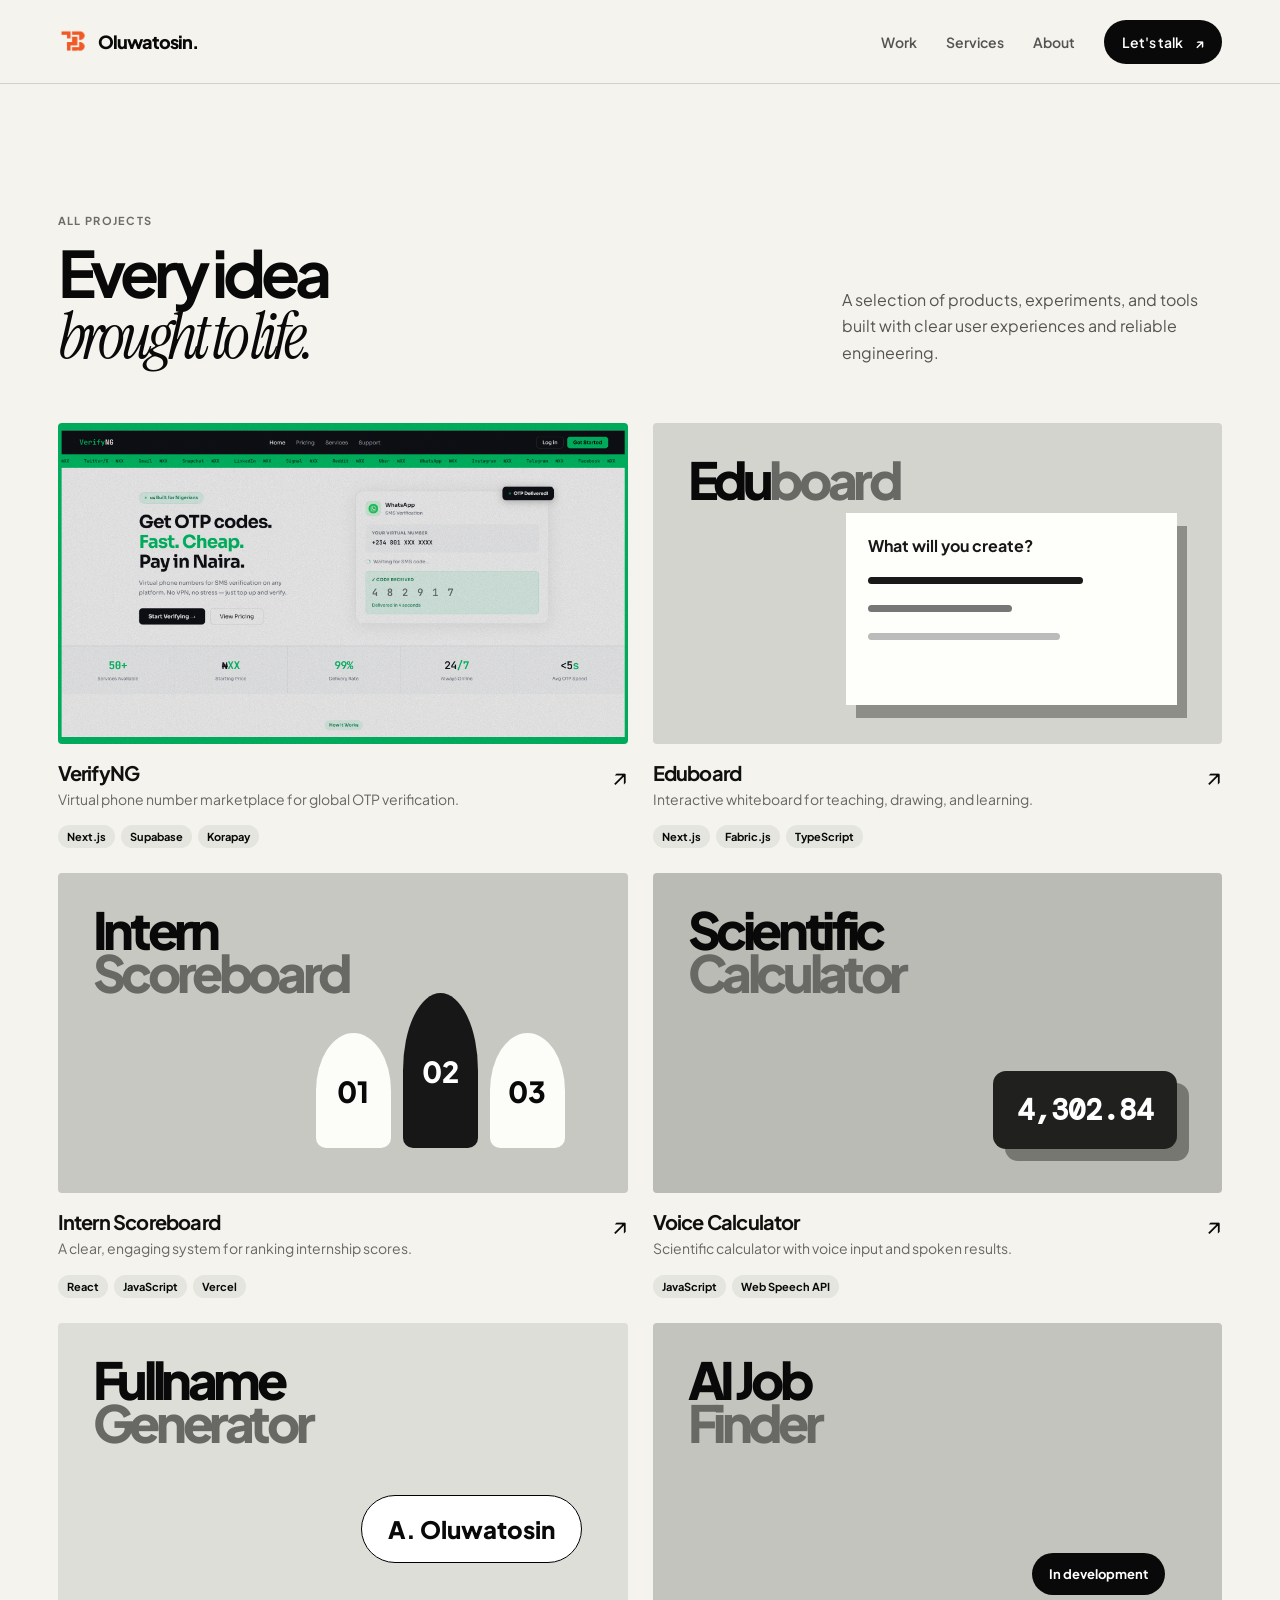
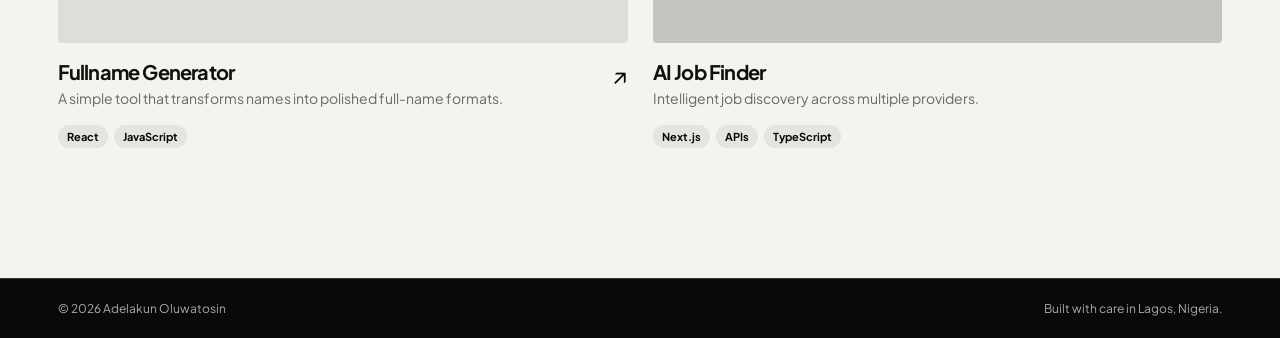
==== projects.html @ a82d9d7c "Initial portfolio website" ====
<!doctype html>
<html lang="en">
  <head>
    <meta charset="UTF-8" />
    <meta name="viewport" content="width=device-width, initial-scale=1.0" />
    <meta name="description" content="All selected projects by Adelakun Oluwatosin, Full Stack Developer and UI/UX Designer." />
    <meta name="theme-color" content="#0a0a0a" />
    <title>Projects — Adelakun Oluwatosin</title>
    <link rel="preconnect" href="https://fonts.googleapis.com" />
    <link rel="preconnect" href="https://fonts.gstatic.com" crossorigin />
    <link href="https://fonts.googleapis.com/css2?family=DM+Mono:wght@400;500&family=Instrument+Serif:ital@0;1&family=Plus+Jakarta+Sans:wght@400;500;600;700;800&display=swap" rel="stylesheet" />
    <link rel="stylesheet" href="styles.css" />
    <style>.project-info h3{color:#10100f}.project-info p{color:#686761}.project-visual{height:auto;aspect-ratio:16/9}.project-visual.project-screenshot{padding:0;background:#0a0a0a}.project-visual.project-screenshot img{display:block;width:100%;height:100%;object-fit:cover;object-position:center}</style>
  </head>
  <body>
    <a class="skip-link" href="#main">Skip to content</a>
    <header class="site-header">
      <a class="brand" href="index.html" aria-label="Adelakun Oluwatosin home"><img src="assets/brand-mark.png" alt="TB monogram" style="filter: none" /><span>Oluwatosin.</span></a>
      <button class="menu-button" aria-expanded="false" aria-controls="site-nav" aria-label="Open navigation menu"><span></span><span></span><span></span></button>
      <nav id="site-nav" aria-label="Primary navigation"><a href="projects.html">Work</a><a href="index.html#services">Services</a><a href="index.html#about">About</a><a class="nav-cta" href="index.html#contact">Let's talk <span aria-hidden="true">↗</span></a></nav>
    </header>
    <main id="main">
      <section class="section projects" aria-labelledby="projects-title">
        <div class="section-intro"><p class="eyebrow">All projects</p><h1 id="projects-title" style="font-family: var(--display); font-size: clamp(43px, 5vw, 75px); letter-spacing: -.08em; line-height: .93; margin: 0">Every idea<br /><em style="font-family: var(--serif); font-weight: 400">brought to life.</em></h1><p>A selection of products, experiments, and tools built with clear user experiences and reliable engineering.</p></div>
        <div class="project-grid">
          <a class="project featured verify" href="https://verifyng.vercel.app/" target="_blank" rel="noreferrer"><div class="project-visual project-screenshot"><img src="assets/projects/verifyng.png" alt="VerifyNG website homepage" loading="lazy" /></div><div class="project-info"><div><h3>VerifyNG</h3><p>Virtual phone number marketplace for global OTP verification.</p></div><span class="project-arrow">↗</span></div><ul><li>Next.js</li><li>Supabase</li><li>Korapay</li></ul></a>
          <a class="project eduboard" href="https://eduboard-navy.vercel.app/" target="_blank" rel="noreferrer"><div class="project-visual"><span class="screen-title">Edu<span>board</span></span><div class="board"><b>What will you create?</b><i></i><i></i><i></i></div></div><div class="project-info"><div><h3>Eduboard</h3><p>Interactive whiteboard for teaching, drawing, and learning.</p></div><span class="project-arrow">↗</span></div><ul><li>Next.js</li><li>Fabric.js</li><li>TypeScript</li></ul></a>
          <a class="project scoreboard" href="https://intern-scoreboard-eight.vercel.app/" target="_blank" rel="noreferrer"><div class="project-visual"><span class="screen-title">Intern<br /><span>Scoreboard</span></span><div class="ranking"><b>01</b><b>02</b><b>03</b></div></div><div class="project-info"><div><h3>Intern Scoreboard</h3><p>A clear, engaging system for ranking internship scores.</p></div><span class="project-arrow">↗</span></div><ul><li>React</li><li>JavaScript</li><li>Vercel</li></ul></a>
          <a class="project calculator" href="https://scientific-calculator-with-voice-ov.vercel.app/" target="_blank" rel="noreferrer"><div class="project-visual"><span class="screen-title">Scientific<br /><span>Calculator</span></span><div class="calc-display">4,302.84</div></div><div class="project-info"><div><h3>Voice Calculator</h3><p>Scientific calculator with voice input and spoken results.</p></div><span class="project-arrow">↗</span></div><ul><li>JavaScript</li><li>Web Speech API</li></ul></a>
          <a class="project fullname" href="https://full-name-generator-kappa.vercel.app/" target="_blank" rel="noreferrer"><div class="project-visual"><span class="screen-title">Fullname<br /><span>Generator</span></span><div class="name-pill">A. Oluwatosin</div></div><div class="project-info"><div><h3>Fullname Generator</h3><p>A simple tool that transforms names into polished full-name formats.</p></div><span class="project-arrow">↗</span></div><ul><li>React</li><li>JavaScript</li></ul></a>
          <article class="project in-progress"><div class="project-visual"><span class="screen-title">AI Job<br /><span>Finder</span></span><div class="status">In development</div></div><div class="project-info"><div><h3>AI Job Finder</h3><p>Intelligent job discovery across multiple providers.</p></div></div><ul><li>Next.js</li><li>APIs</li><li>TypeScript</li></ul></article>
        </div>
      </section>
    </main>
    <footer><span>© <span id="year"></span> Adelakun Oluwatosin</span><span>Built with care in Lagos, Nigeria.</span></footer>
    <script src="script.js"></script>
  </body>
</html>
---- styles.css ----
:root{--ink:#090909;--paper:#f4f3ee;--soft:#e9e9e5;--muted:#6c6c68;--line:rgba(9,9,9,.15);--sans:"Plus Jakarta Sans",Arial,sans-serif;--display:"Plus Jakarta Sans",Arial,sans-serif;--serif:"Instrument Serif",Georgia,serif;--mono:"DM Mono",monospace}*{box-sizing:border-box}html{scroll-behavior:smooth}body{margin:0;background:var(--paper);color:var(--ink);font-family:var(--sans);font-size:16px}body.menu-open{overflow:hidden}a{color:inherit;text-decoration:none}.skip-link{position:absolute;left:12px;top:-100px;background:var(--ink);color:#fff;padding:10px;z-index:20}.skip-link:focus{top:12px}.site-header{height:84px;display:flex;align-items:center;justify-content:space-between;max-width:1440px;margin:auto;padding:0 4.5vw;border-bottom:1px solid var(--line)}.brand{display:flex;align-items:center;font:800 18px var(--display);letter-spacing:-1px}.brand img{width:31px;height:31px;object-fit:contain;margin-right:9px;filter:grayscale(1) brightness(0)}.site-header nav{display:flex;align-items:center;gap:29px;font-size:14px;font-weight:600}.site-header nav>a:not(.nav-cta){opacity:.68;transition:opacity .2s}.site-header nav>a:hover{opacity:1}.nav-cta,.button{display:inline-flex;align-items:center;gap:12px;background:var(--ink);color:#fff;padding:13px 18px;border-radius:100px}.nav-cta{font-size:14px}.menu-button{display:none;place-content:center;gap:5px;width:46px;height:46px;border:1px solid var(--ink);border-radius:50%;background:transparent;cursor:pointer}.menu-button span{display:block;width:17px;height:1.5px;background:var(--ink);transition:transform .3s ease,opacity .2s}.menu-button[aria-expanded="true"] span:first-child{transform:translateY(6.5px) rotate(45deg)}.menu-button[aria-expanded="true"] span:nth-child(2){opacity:0}.menu-button[aria-expanded="true"] span:last-child{transform:translateY(-6.5px) rotate(-45deg)}.section{padding:130px 4.5vw;max-width:1440px;margin:auto}.hero{position:relative;min-height:700px;overflow:hidden;padding-top:111px;border-bottom:1px solid var(--line)}.availability{display:flex;align-items:center;gap:8px;font-size:13px;font-weight:600}.availability span{display:block;width:9px;height:9px;background:var(--ink);border-radius:50%;box-shadow:0 0 0 4px rgba(9,9,9,.1)}.eyebrow{margin:0 0 16px;text-transform:uppercase;letter-spacing:.12em;font-size:11px;font-weight:700;color:var(--muted)}.hero .eyebrow{margin-top:64px}.hero h1,.section h2{font-family:var(--display);letter-spacing:-.08em;line-height:.93;margin:0}.hero h1{position:relative;z-index:1;font-size:clamp(54px,8.6vw,132px);max-width:1120px}.hero h1 em,.section h2 em{font-family:var(--serif);font-weight:400;letter-spacing:-.065em}.hero-bottom{position:relative;z-index:1;display:flex;justify-content:space-between;align-items:end;gap:30px;margin-top:56px;max-width:1000px}.hero-bottom p{max-width:450px;margin:0;color:#4e4e4b;line-height:1.65;font-size:17px}.button{font-size:14px;font-weight:700;white-space:nowrap;transition:transform .25s,background .25s,color .25s}.button:hover{transform:translateY(-3px);background:#fff;color:var(--ink);box-shadow:inset 0 0 0 1px var(--ink)}.orb{position:absolute;border-radius:50%;pointer-events:none}.orb-one{width:390px;height:390px;right:5%;top:195px;background:radial-gradient(circle at 32% 30%,#fff,#cfcfca 43%,transparent 68%);opacity:.95}.orb-two{width:160px;height:160px;right:31%;bottom:-30px;background:#d6d6d1;filter:blur(16px)}.section-intro{display:grid;grid-template-columns:1fr 1fr;align-items:end;margin-bottom:57px}.section-intro .eyebrow{grid-column:1/-1}.section h2{font-size:clamp(43px,5vw,75px)}.section-intro>p:last-child{max-width:380px;justify-self:end;margin:0;color:#555550;line-height:1.65}.project-grid{display:grid;grid-template-columns:repeat(2,minmax(0,1fr));gap:25px}.project{min-width:0}.project-visual{height:360px;position:relative;overflow:hidden;padding:35px;background:#deded9;border-radius:4px;transition:transform .4s cubic-bezier(.2,.8,.2,1),box-shadow .4s}.project:hover .project-visual{transform:translateY(-6px);box-shadow:0 16px 40px rgba(0,0,0,.1)}.screen-title{position:relative;z-index:1;display:block;font:800 clamp(31px,4vw,54px)/.84 var(--display);letter-spacing:-.085em}.screen-title span{color:#686864}.verify .project-visual{background:linear-gradient(140deg,#070707,#30302e)}.verify .screen-title{color:#fff}.phone-card{position:absolute;width:212px;right:9%;bottom:30px;padding:16px;border-radius:16px;background:rgba(255,255,255,.96);box-shadow:0 15px 50px #0006;display:grid;gap:5px}.phone-card i{width:28px;height:28px;background:#111;border-radius:8px}.phone-card small{color:#777}.eduboard .project-visual{background:#d4d4cf}.board{position:absolute;right:8%;bottom:12%;width:58%;height:60%;background:#fefefa;box-shadow:10px 13px 0 #8e8e89;padding:22px;color:#171717}.board i{display:block;width:75%;height:7px;border-radius:10px;background:#191919;margin-top:21px}.board i:nth-of-type(2){width:50%;background:#777}.board i:nth-of-type(3){width:67%;background:#bbb}.scoreboard .project-visual{background:#c8c8c3}.ranking{position:absolute;display:flex;gap:12px;right:11%;bottom:45px;align-items:end}.ranking b{display:grid;place-items:center;width:75px;height:115px;background:#fcfcf9;border-radius:50% 50% 10px 10px;font:800 29px var(--display)}.ranking b:nth-child(2){height:155px;background:#171717;color:#fff}.calculator .project-visual{background:#babbb5}.calc-display{position:absolute;right:8%;bottom:14%;padding:20px 24px;background:#20201e;border-radius:13px;color:#fff;font:700 29px var(--mono);box-shadow:12px 12px 0 #777772}.fullname .project-visual{background:#deded9}.name-pill{position:absolute;right:8%;bottom:25%;padding:18px 26px;border:1px solid #000;border-radius:100px;font:800 24px var(--display);background:#fff}.in-progress .project-visual{background:#c4c4be}.status{position:absolute;right:10%;bottom:15%;background:var(--ink);color:#fff;padding:13px 17px;border-radius:100px;font-size:13px;font-weight:700}.project-info{display:flex;justify-content:space-between;gap:15px;margin-top:16px}.project h3{margin:0 0 4px;font:700 20px var(--display);letter-spacing:-.04em}.project-info p{margin:0;color:#5d5a55;font-size:14px;line-height:1.45}.project-arrow{font-size:24px}.project ul{list-style:none;padding:0;margin:16px 0 0;display:flex;flex-wrap:wrap;gap:6px}.project li{padding:5px 9px;background:#e5e5df;border-radius:100px;font-size:11px;font-weight:700}.project-note{font-size:13px;color:#6e6c66;margin:36px 0 0}.services{border-top:1px solid var(--line)}.services>h2{max-width:800px}.services-grid{display:grid;grid-template-columns:repeat(4,1fr);gap:0;margin-top:65px;border-top:1px solid var(--line);border-bottom:1px solid var(--line)}.services-grid article{padding:26px 24px 34px;border-right:1px solid var(--line)}.services-grid article:first-child{padding-left:0}.services-grid article:last-child{border:0}.services-grid span{font:500 12px var(--mono);color:#575752}.services-grid h3{font:700 19px var(--display);letter-spacing:-.04em}.services-grid p{font-size:14px;line-height:1.55;color:#5e5b55}.about{padding-top:0}.about-card{background:var(--ink);color:#fff;padding:70px;display:grid;grid-template-columns:220px 1fr;gap:9vw;align-items:start;border-radius:3px}.logo-disk{width:190px;height:190px;display:grid;place-items:center;border-radius:50%;background:#fff;box-shadow:0 0 0 19px rgba(255,255,255,.08)}.logo-disk img{width:122px;height:122px;object-fit:contain;filter:grayscale(1) brightness(0)}.about .eyebrow{color:#aaa}.about h2{font-size:clamp(38px,4.6vw,65px);max-width:730px}.about-card p:not(.eyebrow){max-width:600px;color:#bab9b7;line-height:1.65;margin:31px 0}.about-card a{display:inline-flex;gap:10px;padding-bottom:6px;border-bottom:1px solid #fff;font-weight:700}.stack{border-top:1px solid var(--line)}.stack h2{margin-bottom:60px}.stack-groups{display:grid;grid-template-columns:repeat(3,1fr);gap:24px}.stack-groups>div{padding-top:18px;border-top:2px solid var(--ink)}.stack-groups h3{font:700 15px var(--sans);margin:0 0 15px}.stack-groups p{margin:0;color:#565650;line-height:1.75}.contact{max-width:none;background:var(--ink);color:#fff}.contact .eyebrow{color:#a8a8a5}.contact h2{max-width:900px;font-size:clamp(49px,7vw,100px)}.button-light{background:#fff;color:#111;margin-top:44px}.button-light:hover{background:#b7b7b2;color:#111;box-shadow:none}.contact-links{margin-top:110px;display:flex;gap:28px;border-top:1px solid rgba(255,255,255,.25);padding-top:22px;font-size:14px;font-weight:700}.contact-links a{transition:opacity .2s}.contact-links a:hover{opacity:.6}.contact-links a:first-child{margin-right:auto}footer{background:var(--ink);color:#aaa;max-width:none;margin:auto;padding:22px 4.5vw;display:flex;justify-content:space-between;font-size:12px;border-top:1px solid rgba(255,255,255,.18)}.has-motion .reveal{opacity:0;transform:translateY(28px);transition:opacity .7s ease,transform .7s cubic-bezier(.2,.8,.2,1)}.has-motion .reveal.is-visible{opacity:1;transform:none}@media (max-width:900px){.site-header{height:72px}.menu-button{display:grid;z-index:6}.site-header nav{display:flex;visibility:hidden;opacity:0;transform:translateY(-12px);pointer-events:none;position:fixed;inset:72px 0 auto;background:var(--paper);padding:32px 5vw 40px;z-index:5;border-bottom:1px solid var(--line);flex-direction:column;align-items:flex-start;gap:24px;font-size:22px;transition:opacity .25s,transform .25s,visibility .25s}.site-header nav.open{visibility:visible;opacity:1;transform:none;pointer-events:auto}.site-header nav .nav-cta{font-size:15px}.section{padding:92px 5vw}.hero{min-height:660px;padding-top:63px}.hero .eyebrow{margin-top:48px}.hero h1{font-size:clamp(48px,13.5vw,76px)}.hero-bottom{align-items:start;flex-direction:column;margin-top:38px}.orb-one{width:280px;height:280px;right:-25%;top:275px}.section-intro{display:block;margin-bottom:37px}.section-intro>p:last-child{margin-top:23px}.project-grid{grid-template-columns:1fr;gap:42px}.project-visual{height:330px}.services-grid{grid-template-columns:1fr 1fr}.services-grid article{padding:23px 14px;border-bottom:1px solid var(--line)}.services-grid article:nth-child(2){border-right:0}.services-grid article:first-child{padding-left:0}.about-card{padding:46px 34px;grid-template-columns:1fr;gap:45px}.stack-groups{grid-template-columns:1fr;gap:33px}.contact-links{margin-top:75px;display:grid;gap:15px}.contact-links a:first-child{margin:0}footer{padding:22px 5vw}}@media (max-width:480px){.site-header{padding:0 5vw}.brand img{width:28px;height:28px}.section{padding:74px 5vw}.hero{min-height:620px}.hero h1{font-size:clamp(46px,14vw,63px);letter-spacing:-.09em}.hero-bottom p{font-size:15px}.project-visual{height:275px;padding:25px}.phone-card{width:175px;right:7%;bottom:22px}.board{width:62%;height:62%;padding:15px}.ranking{transform:scale(.78);transform-origin:bottom right}.calc-display{font-size:21px;padding:16px}.name-pill{font-size:18px;padding:15px}.services-grid{grid-template-columns:1fr}.services-grid article,.services-grid article:nth-child(2){border-right:0;padding:23px 0}.about-card{padding:36px 25px}.logo-disk{width:125px;height:125px}.logo-disk img{width:80px;height:80px}.contact h2{font-size:clamp(45px,13vw,62px)}footer{display:block;line-height:2}}@media (prefers-reduced-motion:reduce){html{scroll-behavior:auto}.has-motion .reveal,.project-visual,.button,.menu-button span,.site-header nav{transition:none}.has-motion .reveal{opacity:1;transform:none}}
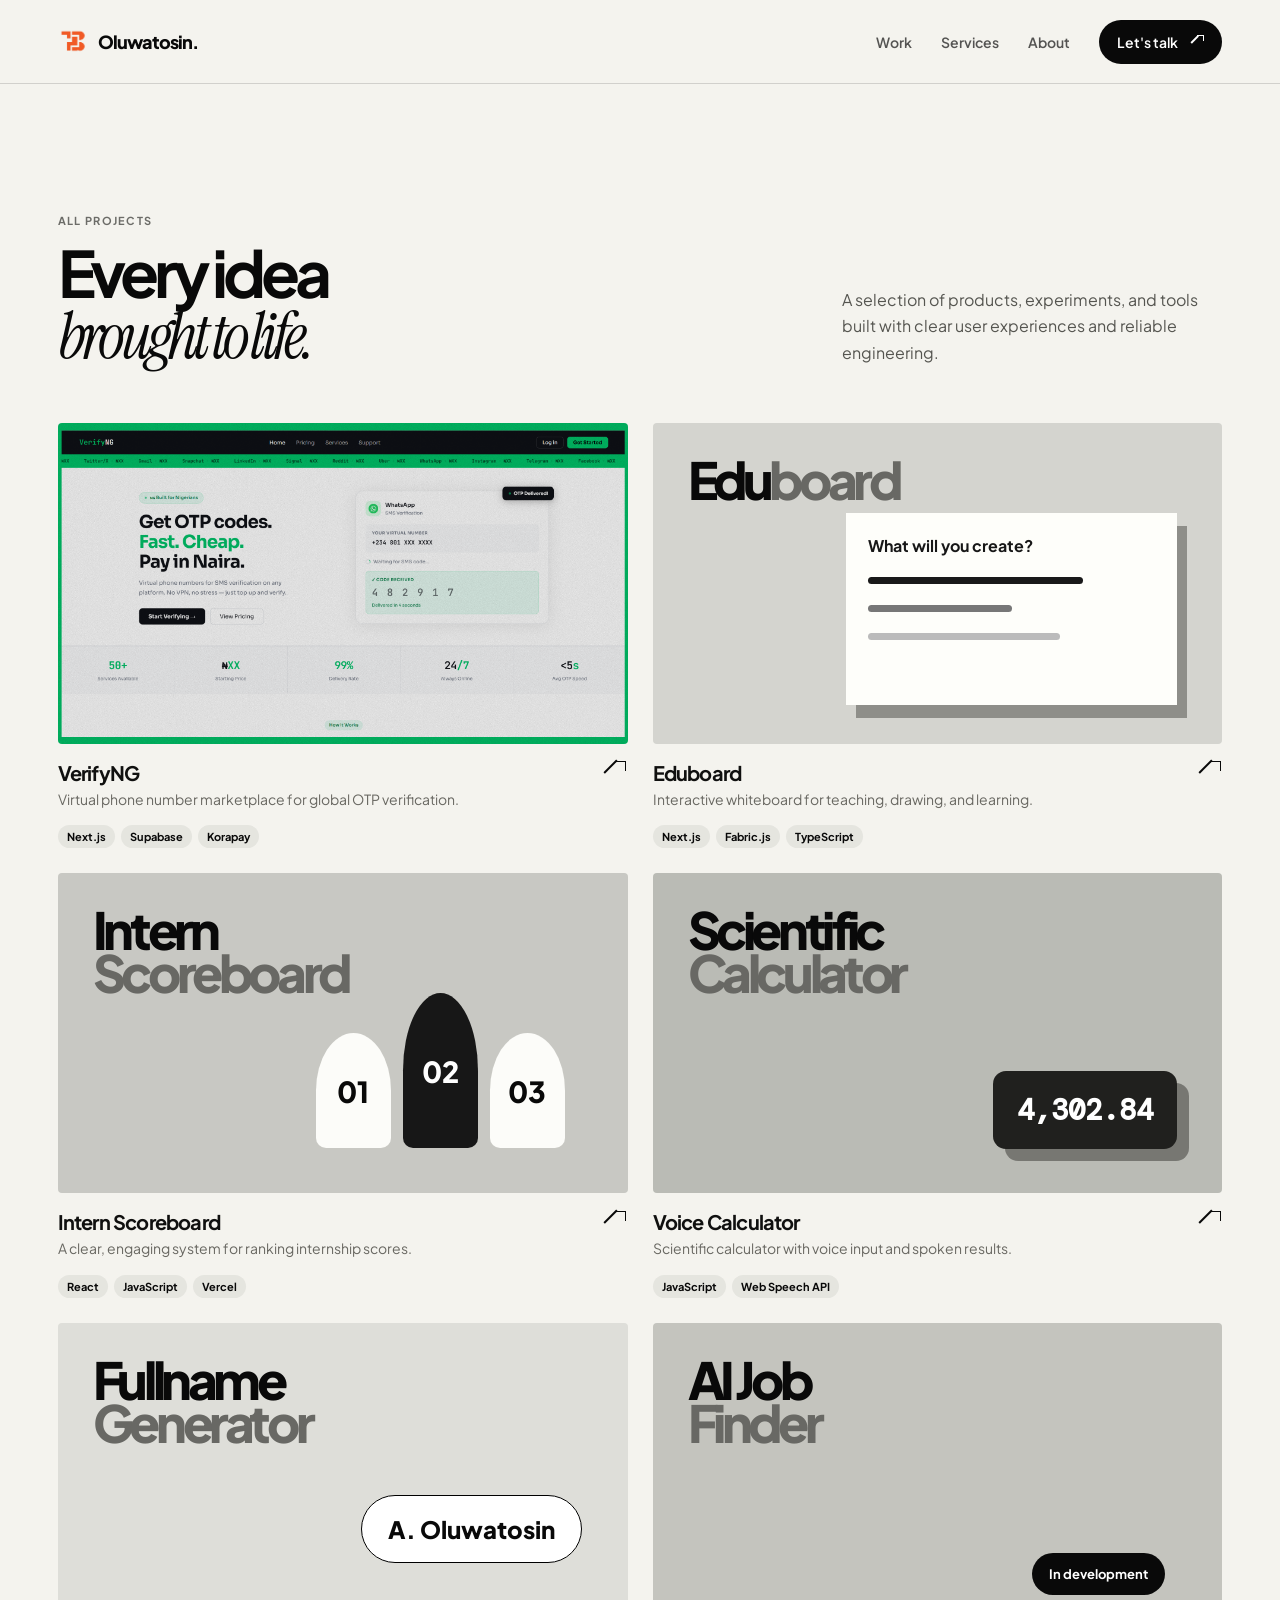
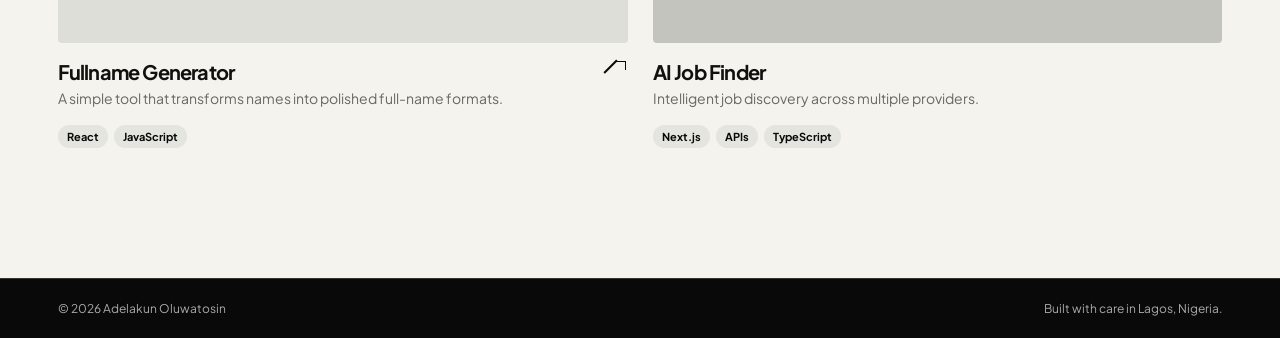
==== commit 08b4a1e8: "Use consistent arrow icons on all devices" ====
--- a/projects.html
+++ b/projects.html
@@ -10,24 +10,24 @@
     <link rel="preconnect" href="https://fonts.gstatic.com" crossorigin />
     <link href="https://fonts.googleapis.com/css2?family=DM+Mono:wght@400;500&family=Instrument+Serif:ital@0;1&family=Plus+Jakarta+Sans:wght@400;500;600;700;800&display=swap" rel="stylesheet" />
     <link rel="stylesheet" href="styles.css" />
-    <style>.project-info h3{color:#10100f}.project-info p{color:#686761}.project-visual{height:auto;aspect-ratio:16/9}.project-visual.project-screenshot{padding:0;background:#0a0a0a}.project-visual.project-screenshot img{display:block;width:100%;height:100%;object-fit:cover;object-position:center}</style>
+    <style>.project-info h3{color:#10100f}.project-info p{color:#686761}.project-visual{height:auto;aspect-ratio:16/9}.project-visual.project-screenshot{padding:0;background:#0a0a0a}.project-visual.project-screenshot img{display:block;width:100%;height:100%;object-fit:cover;object-position:center}.arrow-icon,.project-arrow{display:inline-block;position:relative;width:1em;height:1em;flex:0 0 1em;vertical-align:-.12em;color:currentColor}.arrow-icon:before,.project-arrow:before{content:"";position:absolute;top:52%;left:4%;width:74%;height:1.5px;background:currentColor;transform:rotate(-45deg);transform-origin:left center}.arrow-icon:after,.project-arrow:after{content:"";position:absolute;right:6%;top:5%;width:37%;height:37%;border-top:1.5px solid currentColor;border-right:1.5px solid currentColor}</style>
   </head>
   <body>
     <a class="skip-link" href="#main">Skip to content</a>
     <header class="site-header">
       <a class="brand" href="index.html" aria-label="Adelakun Oluwatosin home"><img src="assets/brand-mark.png" alt="TB monogram" style="filter: none" /><span>Oluwatosin.</span></a>
       <button class="menu-button" aria-expanded="false" aria-controls="site-nav" aria-label="Open navigation menu"><span></span><span></span><span></span></button>
-      <nav id="site-nav" aria-label="Primary navigation"><a href="projects.html">Work</a><a href="index.html#services">Services</a><a href="index.html#about">About</a><a class="nav-cta" href="index.html#contact">Let's talk <span aria-hidden="true">↗</span></a></nav>
+      <nav id="site-nav" aria-label="Primary navigation"><a href="projects.html">Work</a><a href="index.html#services">Services</a><a href="index.html#about">About</a><a class="nav-cta" href="index.html#contact">Let's talk <span class="arrow-icon" aria-hidden="true"></span></a></nav>
     </header>
     <main id="main">
       <section class="section projects" aria-labelledby="projects-title">
         <div class="section-intro"><p class="eyebrow">All projects</p><h1 id="projects-title" style="font-family: var(--display); font-size: clamp(43px, 5vw, 75px); letter-spacing: -.08em; line-height: .93; margin: 0">Every idea<br /><em style="font-family: var(--serif); font-weight: 400">brought to life.</em></h1><p>A selection of products, experiments, and tools built with clear user experiences and reliable engineering.</p></div>
         <div class="project-grid">
-          <a class="project featured verify" href="https://verifyng.vercel.app/" target="_blank" rel="noreferrer"><div class="project-visual project-screenshot"><img src="assets/projects/verifyng.png" alt="VerifyNG website homepage" loading="lazy" /></div><div class="project-info"><div><h3>VerifyNG</h3><p>Virtual phone number marketplace for global OTP verification.</p></div><span class="project-arrow">↗</span></div><ul><li>Next.js</li><li>Supabase</li><li>Korapay</li></ul></a>
-          <a class="project eduboard" href="https://eduboard-navy.vercel.app/" target="_blank" rel="noreferrer"><div class="project-visual"><span class="screen-title">Edu<span>board</span></span><div class="board"><b>What will you create?</b><i></i><i></i><i></i></div></div><div class="project-info"><div><h3>Eduboard</h3><p>Interactive whiteboard for teaching, drawing, and learning.</p></div><span class="project-arrow">↗</span></div><ul><li>Next.js</li><li>Fabric.js</li><li>TypeScript</li></ul></a>
-          <a class="project scoreboard" href="https://intern-scoreboard-eight.vercel.app/" target="_blank" rel="noreferrer"><div class="project-visual"><span class="screen-title">Intern<br /><span>Scoreboard</span></span><div class="ranking"><b>01</b><b>02</b><b>03</b></div></div><div class="project-info"><div><h3>Intern Scoreboard</h3><p>A clear, engaging system for ranking internship scores.</p></div><span class="project-arrow">↗</span></div><ul><li>React</li><li>JavaScript</li><li>Vercel</li></ul></a>
-          <a class="project calculator" href="https://scientific-calculator-with-voice-ov.vercel.app/" target="_blank" rel="noreferrer"><div class="project-visual"><span class="screen-title">Scientific<br /><span>Calculator</span></span><div class="calc-display">4,302.84</div></div><div class="project-info"><div><h3>Voice Calculator</h3><p>Scientific calculator with voice input and spoken results.</p></div><span class="project-arrow">↗</span></div><ul><li>JavaScript</li><li>Web Speech API</li></ul></a>
-          <a class="project fullname" href="https://full-name-generator-kappa.vercel.app/" target="_blank" rel="noreferrer"><div class="project-visual"><span class="screen-title">Fullname<br /><span>Generator</span></span><div class="name-pill">A. Oluwatosin</div></div><div class="project-info"><div><h3>Fullname Generator</h3><p>A simple tool that transforms names into polished full-name formats.</p></div><span class="project-arrow">↗</span></div><ul><li>React</li><li>JavaScript</li></ul></a>
+          <a class="project featured verify" href="https://verifyng.vercel.app/" target="_blank" rel="noreferrer"><div class="project-visual project-screenshot"><img src="assets/projects/verifyng.png" alt="VerifyNG website homepage" loading="lazy" /></div><div class="project-info"><div><h3>VerifyNG</h3><p>Virtual phone number marketplace for global OTP verification.</p></div><span class="project-arrow" aria-hidden="true"></span></div><ul><li>Next.js</li><li>Supabase</li><li>Korapay</li></ul></a>
+          <a class="project eduboard" href="https://eduboard-navy.vercel.app/" target="_blank" rel="noreferrer"><div class="project-visual"><span class="screen-title">Edu<span>board</span></span><div class="board"><b>What will you create?</b><i></i><i></i><i></i></div></div><div class="project-info"><div><h3>Eduboard</h3><p>Interactive whiteboard for teaching, drawing, and learning.</p></div><span class="project-arrow" aria-hidden="true"></span></div><ul><li>Next.js</li><li>Fabric.js</li><li>TypeScript</li></ul></a>
+          <a class="project scoreboard" href="https://intern-scoreboard-eight.vercel.app/" target="_blank" rel="noreferrer"><div class="project-visual"><span class="screen-title">Intern<br /><span>Scoreboard</span></span><div class="ranking"><b>01</b><b>02</b><b>03</b></div></div><div class="project-info"><div><h3>Intern Scoreboard</h3><p>A clear, engaging system for ranking internship scores.</p></div><span class="project-arrow" aria-hidden="true"></span></div><ul><li>React</li><li>JavaScript</li><li>Vercel</li></ul></a>
+          <a class="project calculator" href="https://scientific-calculator-with-voice-ov.vercel.app/" target="_blank" rel="noreferrer"><div class="project-visual"><span class="screen-title">Scientific<br /><span>Calculator</span></span><div class="calc-display">4,302.84</div></div><div class="project-info"><div><h3>Voice Calculator</h3><p>Scientific calculator with voice input and spoken results.</p></div><span class="project-arrow" aria-hidden="true"></span></div><ul><li>JavaScript</li><li>Web Speech API</li></ul></a>
+          <a class="project fullname" href="https://full-name-generator-kappa.vercel.app/" target="_blank" rel="noreferrer"><div class="project-visual"><span class="screen-title">Fullname<br /><span>Generator</span></span><div class="name-pill">A. Oluwatosin</div></div><div class="project-info"><div><h3>Fullname Generator</h3><p>A simple tool that transforms names into polished full-name formats.</p></div><span class="project-arrow" aria-hidden="true"></span></div><ul><li>React</li><li>JavaScript</li></ul></a>
           <article class="project in-progress"><div class="project-visual"><span class="screen-title">AI Job<br /><span>Finder</span></span><div class="status">In development</div></div><div class="project-info"><div><h3>AI Job Finder</h3><p>Intelligent job discovery across multiple providers.</p></div></div><ul><li>Next.js</li><li>APIs</li><li>TypeScript</li></ul></article>
         </div>
       </section>
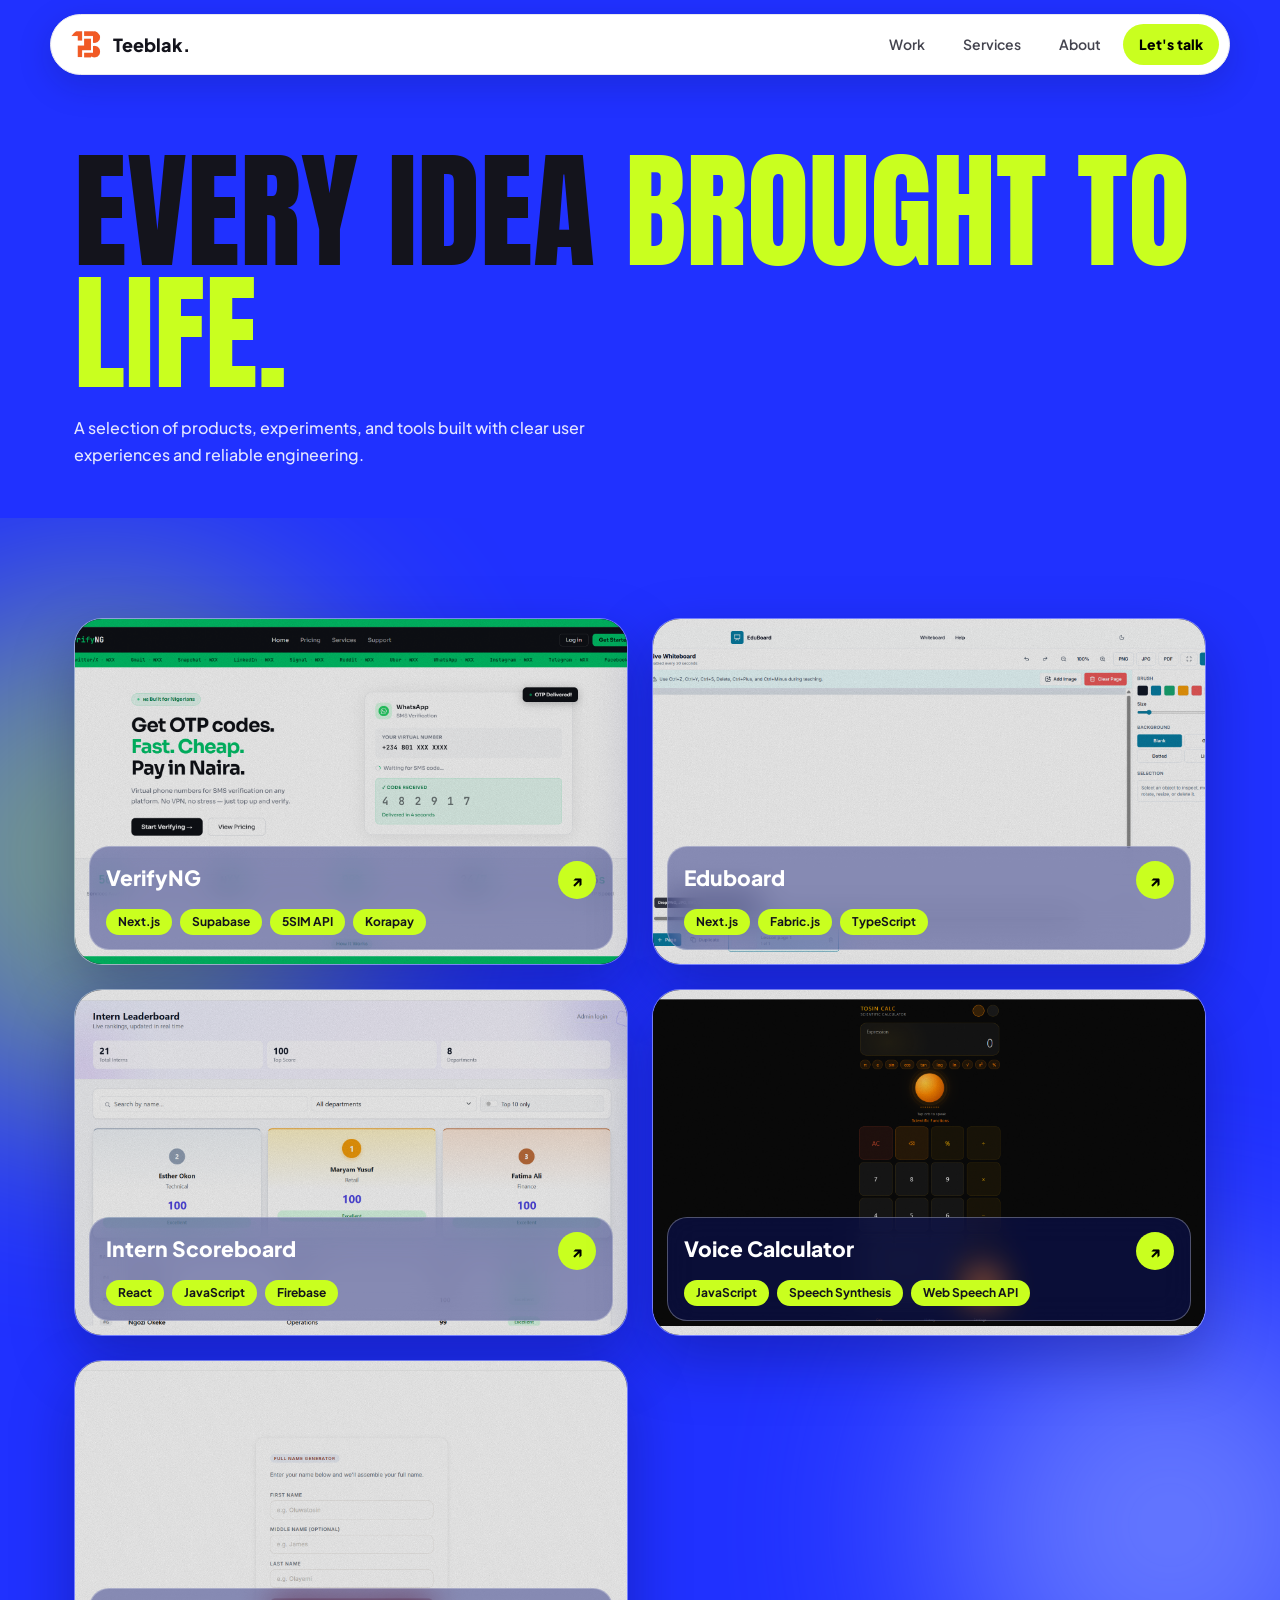
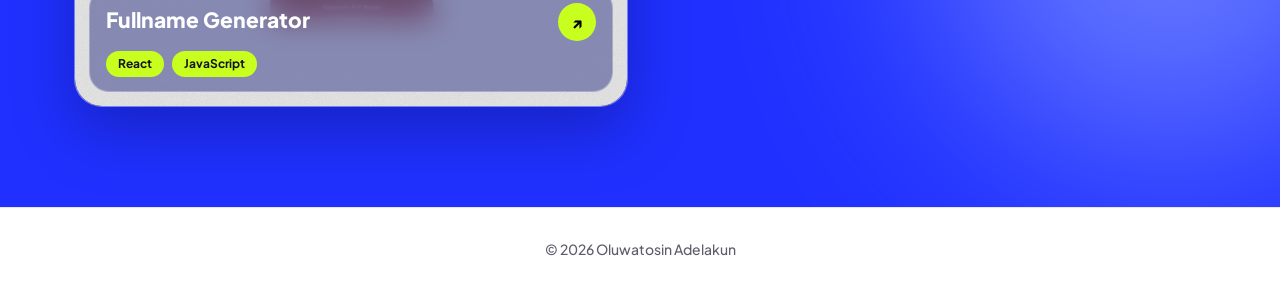
==== commit d14062bd: "Update portfolio redesign and project gallery Co-authored-by: Copilot <223556219+Copilot@users.norep" ====
--- a/projects.html
+++ b/projects.html
@@ -1,38 +1,41 @@
 <!doctype html>
 <html lang="en">
-  <head>
-    <meta charset="UTF-8" />
-    <meta name="viewport" content="width=device-width, initial-scale=1.0" />
-    <meta name="description" content="All selected projects by Adelakun Oluwatosin, Full Stack Developer and UI/UX Designer." />
-    <meta name="theme-color" content="#0a0a0a" />
-    <title>Projects — Adelakun Oluwatosin</title>
-    <link rel="preconnect" href="https://fonts.googleapis.com" />
-    <link rel="preconnect" href="https://fonts.gstatic.com" crossorigin />
-    <link href="https://fonts.googleapis.com/css2?family=DM+Mono:wght@400;500&family=Instrument+Serif:ital@0;1&family=Plus+Jakarta+Sans:wght@400;500;600;700;800&display=swap" rel="stylesheet" />
-    <link rel="stylesheet" href="styles.css" />
-    <style>.project-info h3{color:#10100f}.project-info p{color:#686761}.project-visual{height:auto;aspect-ratio:16/9}.project-visual.project-screenshot{padding:0;background:#0a0a0a}.project-visual.project-screenshot img{display:block;width:100%;height:100%;object-fit:cover;object-position:center}.arrow-icon,.project-arrow{display:inline-block;position:relative;width:1em;height:1em;flex:0 0 1em;vertical-align:-.12em;color:currentColor}.arrow-icon:before,.project-arrow:before{content:"";position:absolute;top:52%;left:4%;width:74%;height:1.5px;background:currentColor;transform:rotate(-45deg);transform-origin:left center}.arrow-icon:after,.project-arrow:after{content:"";position:absolute;right:6%;top:5%;width:37%;height:37%;border-top:1.5px solid currentColor;border-right:1.5px solid currentColor}</style>
-  </head>
-  <body>
-    <a class="skip-link" href="#main">Skip to content</a>
-    <header class="site-header">
-      <a class="brand" href="index.html" aria-label="Adelakun Oluwatosin home"><img src="assets/brand-mark.png" alt="TB monogram" style="filter: none" /><span>Oluwatosin.</span></a>
-      <button class="menu-button" aria-expanded="false" aria-controls="site-nav" aria-label="Open navigation menu"><span></span><span></span><span></span></button>
-      <nav id="site-nav" aria-label="Primary navigation"><a href="projects.html">Work</a><a href="index.html#services">Services</a><a href="index.html#about">About</a><a class="nav-cta" href="index.html#contact">Let's talk <span class="arrow-icon" aria-hidden="true"></span></a></nav>
-    </header>
-    <main id="main">
-      <section class="section projects" aria-labelledby="projects-title">
-        <div class="section-intro"><p class="eyebrow">All projects</p><h1 id="projects-title" style="font-family: var(--display); font-size: clamp(43px, 5vw, 75px); letter-spacing: -.08em; line-height: .93; margin: 0">Every idea<br /><em style="font-family: var(--serif); font-weight: 400">brought to life.</em></h1><p>A selection of products, experiments, and tools built with clear user experiences and reliable engineering.</p></div>
-        <div class="project-grid">
-          <a class="project featured verify" href="https://verifyng.vercel.app/" target="_blank" rel="noreferrer"><div class="project-visual project-screenshot"><img src="assets/projects/verifyng.png" alt="VerifyNG website homepage" loading="lazy" /></div><div class="project-info"><div><h3>VerifyNG</h3><p>Virtual phone number marketplace for global OTP verification.</p></div><span class="project-arrow" aria-hidden="true"></span></div><ul><li>Next.js</li><li>Supabase</li><li>Korapay</li></ul></a>
-          <a class="project eduboard" href="https://eduboard-navy.vercel.app/" target="_blank" rel="noreferrer"><div class="project-visual"><span class="screen-title">Edu<span>board</span></span><div class="board"><b>What will you create?</b><i></i><i></i><i></i></div></div><div class="project-info"><div><h3>Eduboard</h3><p>Interactive whiteboard for teaching, drawing, and learning.</p></div><span class="project-arrow" aria-hidden="true"></span></div><ul><li>Next.js</li><li>Fabric.js</li><li>TypeScript</li></ul></a>
-          <a class="project scoreboard" href="https://intern-scoreboard-eight.vercel.app/" target="_blank" rel="noreferrer"><div class="project-visual"><span class="screen-title">Intern<br /><span>Scoreboard</span></span><div class="ranking"><b>01</b><b>02</b><b>03</b></div></div><div class="project-info"><div><h3>Intern Scoreboard</h3><p>A clear, engaging system for ranking internship scores.</p></div><span class="project-arrow" aria-hidden="true"></span></div><ul><li>React</li><li>JavaScript</li><li>Vercel</li></ul></a>
-          <a class="project calculator" href="https://scientific-calculator-with-voice-ov.vercel.app/" target="_blank" rel="noreferrer"><div class="project-visual"><span class="screen-title">Scientific<br /><span>Calculator</span></span><div class="calc-display">4,302.84</div></div><div class="project-info"><div><h3>Voice Calculator</h3><p>Scientific calculator with voice input and spoken results.</p></div><span class="project-arrow" aria-hidden="true"></span></div><ul><li>JavaScript</li><li>Web Speech API</li></ul></a>
-          <a class="project fullname" href="https://full-name-generator-kappa.vercel.app/" target="_blank" rel="noreferrer"><div class="project-visual"><span class="screen-title">Fullname<br /><span>Generator</span></span><div class="name-pill">A. Oluwatosin</div></div><div class="project-info"><div><h3>Fullname Generator</h3><p>A simple tool that transforms names into polished full-name formats.</p></div><span class="project-arrow" aria-hidden="true"></span></div><ul><li>React</li><li>JavaScript</li></ul></a>
-          <article class="project in-progress"><div class="project-visual"><span class="screen-title">AI Job<br /><span>Finder</span></span><div class="status">In development</div></div><div class="project-info"><div><h3>AI Job Finder</h3><p>Intelligent job discovery across multiple providers.</p></div></div><ul><li>Next.js</li><li>APIs</li><li>TypeScript</li></ul></article>
-        </div>
-      </section>
-    </main>
-    <footer><span>© <span id="year"></span> Adelakun Oluwatosin</span><span>Built with care in Lagos, Nigeria.</span></footer>
-    <script src="script.js"></script>
-  </body>
+<head>
+<meta charset="UTF-8" />
+<meta name="viewport" content="width=device-width, initial-scale=1.0" />
+<meta name="description" content="All selected projects by Oluwatosin Adelakun, Full Stack Developer and UI/UX Designer." />
+<meta name="theme-color" content="#2031ff" />
+<title>Projects — Oluwatosin Adelakun</title>
+<link rel="preconnect" href="https://fonts.googleapis.com" />
+<link rel="preconnect" href="https://fonts.gstatic.com" crossorigin />
+<link href="https://fonts.googleapis.com/css2?family=Anton&family=Plus+Jakarta+Sans:wght@500;600;700;800&display=swap" rel="stylesheet" />
+<link rel="stylesheet" href="styles-v2.css" />
+</head>
+<body>
+<a class="skip-link" href="#main">Skip to content</a>
+<header class="site-header">
+  <a class="brand" href="index-v2.html" aria-label="Teeblak home"><img src="assets/brand-mark.png" alt="TB monogram" /><span>Teeblak.</span></a>
+  <button class="menu-button" aria-expanded="false" aria-controls="site-nav" aria-label="Open navigation menu"><span></span><span></span><span></span></button>
+  <nav id="site-nav" aria-label="Primary navigation"><a href="projects-v2.html">Work</a><a href="index-v2.html#services">Services</a><a href="index-v2.html#about">About</a><a class="nav-cta" href="index-v2.html#contact">Let's talk</a></nav>
+</header>
+<main id="main">
+  <section class="page-head" style="background:var(--b)">
+    <div class="wrap">
+      <h1 style="font-size:clamp(52px,10vw,150px)">Every idea <span class="lime">brought to life.</span></h1>
+      <p style="max-width:520px;margin-top:22px;color:#e3e6ff">A selection of products, experiments, and tools built with clear user experiences and reliable engineering.</p>
+    </div>
+  </section>
+  <section id="work">
+    <div class="wrap"><div class="project-grid">
+      <a class="project rv" href="https://verifyng.vercel.app/" target="_blank" rel="noreferrer"><div class="shot"><img src="assets/projects/verifyng.png" alt="VerifyNG website homepage" loading="lazy" /></div><div class="glass"><div class="p-info"><div><h3>VerifyNG</h3><p>Virtual phone number marketplace for global OTP verification.</p></div><em aria-hidden="true">↗</em></div><ul class="tags"><li>Next.js</li><li>Supabase</li><li>5SIM API</li><li>Korapay</li></ul></div></a>
+      <a class="project rv" style="--d:.1s" href="https://eduboard-navy.vercel.app/" target="_blank" rel="noreferrer"><div class="shot"><img src="assets/projects/eduboard.png" alt="Eduboard website homepage" loading="lazy" /></div><div class="glass"><div class="p-info"><div><h3>Eduboard</h3><p>Interactive whiteboard for teaching, drawing, and learning.</p></div><em aria-hidden="true">↗</em></div><ul class="tags"><li>Next.js</li><li>Fabric.js</li><li>TypeScript</li></ul></div></a>
+      <a class="project rv" href="https://intern-scoreboard-eight.vercel.app/" target="_blank" rel="noreferrer"><div class="shot"><img src="assets/projects/intern-scoreboard.png" alt="Intern Scoreboard website homepage" loading="lazy" /></div><div class="glass"><div class="p-info"><div><h3>Intern Scoreboard</h3><p>A real-time leaderboard for managing and ranking student performance.</p></div><em aria-hidden="true">↗</em></div><ul class="tags"><li>React</li><li>JavaScript</li><li>Firebase</li></ul></div></a>
+      <a class="project rv" style="--d:.1s" href="https://scientific-calculator-with-voice-ov.vercel.app/" target="_blank" rel="noreferrer"><div class="shot"><img src="assets/projects/scientific-calculator-with-voice-ov.png" alt="Voice Calculator website homepage" loading="lazy" /></div><div class="glass"><div class="p-info"><div><h3>Voice Calculator</h3><p>Scientific calculator with voice input and spoken results.</p></div><em aria-hidden="true">↗</em></div><ul class="tags"><li>JavaScript</li><li>Speech Synthesis</li><li>Web Speech API</li></ul></div></a>
+      <a class="project rv" href="https://full-name-generator-kappa.vercel.app/" target="_blank" rel="noreferrer"><div class="shot"><img src="assets/projects/full-name-generator.png" alt="Fullname Generator website homepage" loading="lazy" /></div><div class="glass"><div class="p-info"><div><h3>Fullname Generator</h3><p>A simple tool that transforms names into polished full-name formats.</p></div><em aria-hidden="true">↗</em></div><ul class="tags"><li>React</li><li>JavaScript</li></ul></div></a>
+    </div></div>
+  </section>
+</main>
+<footer>© <span id="year"></span> Oluwatosin Adelakun</footer>
+<script src="script-v2.js"></script>
+</body>
 </html>
--- a/styles-v2.css
+++ b/styles-v2.css
@@ -0,0 +1,225 @@
+:root{--b:#2031ff;--l:#c9ff1f;--k:#0a0a0c;--c:#17171b;--g:#e9e9ea;--line:#2b2b32}
+*{box-sizing:border-box;margin:0;padding:0}
+html{scroll-behavior:smooth}
+body{font:500 16px/1.65 'Plus Jakarta Sans',sans-serif;background:var(--k);color:#fff;overflow-x:hidden}
+a{color:inherit;text-decoration:none}
+img{max-width:100%}
+:focus-visible{outline:3px solid var(--l);outline-offset:3px}
+h1,h2,h3.d{font-family:Anton,Impact,sans-serif;font-weight:400;text-transform:uppercase;line-height:.95}
+.wrap{max-width:1180px;margin:auto;padding:0 24px}
+section{padding:100px 0;position:relative}
+.skip-link{position:absolute;left:-999px;top:8px;background:var(--l);color:#000;padding:8px 14px;border-radius:8px;z-index:99}
+.skip-link:focus{left:8px}
+.lime{color:var(--l)}
+
+/* header */
+.site-header{position:fixed;top:14px;left:50%;transform:translateX(-50%);width:min(1180px,calc(100% - 28px));display:flex;align-items:center;justify-content:space-between;padding:9px 10px 9px 18px;background:rgba(10,10,12,.78);backdrop-filter:blur(14px);border:1px solid var(--line);border-radius:999px;z-index:50}
+.brand{display:flex;align-items:center;gap:10px;font-weight:800;font-size:18px}
+.brand img{width:34px;height:34px;border-radius:50%;object-fit:cover}
+nav{display:flex;align-items:center;gap:6px}
+nav a{padding:9px 16px;border-radius:999px;font-size:14px;font-weight:600;color:#cfcfd6;transition:.2s}
+nav a:hover{color:#fff;background:#24242b}
+nav .nav-cta{background:var(--l);color:#000;font-weight:800}
+nav .nav-cta:hover{background:#fff;color:#000}
+.menu-button{display:none;background:none;border:0;width:42px;height:42px;cursor:pointer}
+.menu-button span{display:block;width:22px;height:2px;background:#fff;margin:5px auto;transition:.25s}
+
+/* hero */
+.hero{background:var(--b);min-height:100vh;padding:150px 0 140px;overflow:hidden;display:flex;align-items:center}
+.availability{display:inline-flex;align-items:center;gap:9px;background:#0a0a0c;color:#fff;border-radius:999px;padding:7px 16px 7px 12px;font-size:13px;font-weight:700;margin-bottom:26px}
+.availability i{width:9px;height:9px;border-radius:50%;background:var(--l);animation:pulse 1.8s infinite}
+.hero h1{font-size:clamp(58px,14.5vw,200px);letter-spacing:-.005em}
+.hero h1 span{display:block;overflow:hidden}
+.hero h1 span b{display:block;font-weight:400;transform:translateY(105%);animation:rise .95s cubic-bezier(.2,.8,.2,1) forwards}
+.hero h1 span:nth-child(1) b{color:var(--l)}
+.hero h1 span:nth-child(2) b{animation-delay:.14s}
+.hero-sub{display:grid;grid-template-columns:1.3fr auto;gap:40px;align-items:end;margin-top:44px;opacity:0;animation:fade .8s .7s forwards}
+.hero-sub .role{font-family:Anton,sans-serif;font-size:clamp(22px,3vw,34px);text-transform:uppercase;margin-bottom:10px}
+.hero-sub p{max-width:540px;color:#e3e6ff}
+.stats{display:flex;gap:34px}
+.stats div{border-left:3px solid var(--l);padding-left:14px}
+.stats strong{display:block;font-family:Anton,sans-serif;font-size:46px;font-weight:400;line-height:1}
+.stats small{font-size:13px;color:#e3e6ff}
+.badge{position:absolute;right:5%;top:20%;width:120px;height:120px;border-radius:50%;background:var(--l);display:grid;place-items:center;font-size:30px;color:#000}
+.badge svg{position:absolute;inset:0;animation:spin 14s linear infinite}
+
+.btn{display:inline-flex;align-items:center;gap:10px;background:var(--l);color:#000;font-weight:800;padding:14px 14px 14px 26px;border-radius:999px;margin-top:26px;transition:.25s}
+.btn i{display:grid;place-items:center;width:32px;height:32px;border-radius:50%;background:#000;color:var(--l);font-style:normal;transition:transform .25s}
+.btn:hover{background:#fff}
+.btn:hover i{transform:rotate(45deg)}
+
+/* marquee */
+.marq{background:var(--l);color:#000;transform:rotate(-1.6deg);margin:-48px -3% 0;overflow:hidden;padding:16px 0;position:relative;z-index:3}
+.marq div{display:flex;width:max-content;animation:marq 28s linear infinite}
+.marq span{font-family:Anton,sans-serif;font-size:clamp(26px,3.4vw,40px);text-transform:uppercase;padding:0 22px;white-space:nowrap}
+
+/* section heads */
+.head{display:flex;justify-content:space-between;align-items:end;gap:40px;margin-bottom:52px;flex-wrap:wrap}
+.head h2{font-size:clamp(40px,6.4vw,84px);max-width:760px}
+.head p{max-width:380px;color:#b4b4bd}
+
+/* projects */
+.project-grid{display:grid;grid-template-columns:repeat(2,1fr);gap:24px}
+.project{background:var(--c);border:1px solid var(--line);border-radius:26px;padding:14px;display:flex;flex-direction:column;transition:border-color .3s,transform .3s}
+.project:hover{border-color:var(--l);transform:translateY(-6px)}
+.shot{aspect-ratio:16/9;border-radius:16px;overflow:hidden;background:#000}
+.shot img{width:100%;height:100%;object-fit:cover;display:block;transition:transform .7s cubic-bezier(.2,.8,.2,1)}
+.project:hover .shot img{transform:scale(1.06)}
+.p-info{display:flex;justify-content:space-between;gap:16px;align-items:flex-start;padding:20px 8px 6px}
+.p-info h3{font-size:22px;font-weight:800;margin-bottom:4px}
+.p-info p{color:#a9a9b3;font-size:15px}
+.p-info em{flex:none;display:grid;place-items:center;width:42px;height:42px;border-radius:50%;background:var(--l);color:#000;font-style:normal;font-weight:800;transition:transform .3s}
+.project:hover .p-info em{transform:rotate(45deg)}
+.tags{display:flex;flex-wrap:wrap;gap:8px;list-style:none;padding:12px 8px 8px}
+.tags li{border:1px solid var(--l);color:var(--l);border-radius:999px;padding:3px 13px;font-size:13px;font-weight:700}
+.more{text-align:center}
+
+/* services */
+.services{background:#111115}
+.svc{display:grid;grid-template-columns:repeat(4,1fr);gap:20px}
+.svc article{background:var(--c);border:1px solid var(--line);border-radius:24px;padding:30px 26px;min-height:300px;display:flex;flex-direction:column;justify-content:space-between}
+.svc article:nth-child(2){background:var(--b);border-color:var(--b)}
+.svc h3{font-family:Anton,sans-serif;font-weight:400;font-size:30px;text-transform:uppercase;line-height:1;margin-bottom:12px}
+.svc p{color:#b4b4bd;font-size:15px}
+.svc article:nth-child(2) p{color:#e3e6ff}
+.svc .ic{width:52px;height:52px;border-radius:50%;background:var(--l);color:#000;display:grid;place-items:center;font-size:22px;font-weight:800}
+
+/* about (light section) */
+.about{background:var(--g);color:#0a0a0c;background-image:radial-gradient(#0a0a0c14 1px,transparent 1px);background-size:5px 5px}
+.about-card{display:grid;grid-template-columns:auto 1fr;gap:64px;align-items:center}
+.disk{width:340px;height:340px;border-radius:50%;background:var(--l);display:grid;place-items:center;border:10px solid #0a0a0c;position:relative}
+.disk img{width:68%;height:68%;object-fit:contain;border-radius:50%}
+.disk::after{content:"";position:absolute;inset:-30px;border:2px dashed var(--b);border-radius:50%;animation:spin 40s linear infinite}
+.about h2{font-size:clamp(38px,5.4vw,72px);margin-bottom:22px}
+.about p{max-width:560px;color:#3a3a42}
+.about .btn{background:var(--b);color:#fff}
+.about .btn i{background:var(--l);color:#000}
+
+/* stack */
+.stack-bar{background:var(--c);border:1px solid var(--line);border-radius:30px;padding:34px;display:grid;grid-template-columns:repeat(3,1fr);gap:34px}
+.stack-bar h3{color:var(--l);font-size:15px;font-weight:800;margin-bottom:14px}
+.pills{display:flex;flex-wrap:wrap;gap:8px}
+.pills span{background:#24242b;border-radius:999px;padding:7px 15px;font-size:14px;font-weight:600}
+.stack h2{font-size:clamp(40px,6vw,80px);margin-bottom:44px}
+
+/* contact */
+.contact{background:var(--b);text-align:center;overflow:hidden}
+.contact h2{font-size:clamp(46px,9vw,130px)}
+.contact h2 em{font-style:normal;color:var(--l)}
+.contact .btn{background:#0a0a0c;color:#fff;margin-top:36px}
+.contact .btn i{background:var(--l);color:#000}
+.links{display:flex;justify-content:center;flex-wrap:wrap;gap:12px 30px;margin-top:44px;font-weight:700}
+.links a{border-bottom:2px solid var(--l);padding-bottom:2px}
+.links a:hover{color:var(--l)}
+footer{padding:30px 24px;text-align:center;color:#8c8c96;font-size:14px;background:#000}
+
+/* page head for projects page */
+.page-head{padding-top:150px;padding-bottom:50px}
+
+/* reveal: used once per section head and grids */
+.rv{opacity:0;transform:translateY(34px);transition:opacity .8s,transform .8s cubic-bezier(.2,.8,.2,1);transition-delay:var(--d,0s)}
+.rv.in{opacity:1;transform:none}
+
+@keyframes rise{to{transform:none}}
+@keyframes fade{to{opacity:1}}
+@keyframes spin{to{transform:rotate(360deg)}}
+@keyframes marq{to{transform:translateX(-50%)}}
+@keyframes pulse{50%{box-shadow:0 0 0 7px #c9ff1f33}}
+
+@media(max-width:980px){.svc{grid-template-columns:repeat(2,1fr)}.about-card{grid-template-columns:1fr;gap:50px;justify-items:center;text-align:center}.about p{margin:auto}.disk{width:260px;height:260px}.stack-bar{grid-template-columns:1fr}.hero-sub{grid-template-columns:1fr}.badge{display:none}}
+@media(max-width:760px){
+.menu-button{display:block}
+nav{position:absolute;top:62px;left:0;right:0;flex-direction:column;align-items:stretch;background:#0a0a0c;border:1px solid var(--line);border-radius:26px;padding:12px;display:none}
+nav.open{display:flex}
+nav a{text-align:center;padding:13px}
+.project-grid,.svc{grid-template-columns:1fr}
+section{padding:76px 0}
+.stats{gap:22px}
+}
+@media(prefers-reduced-motion:reduce){*,*::before,*::after{animation:none!important;transition:none!important}.hero h1 span b,.hero-sub,.rv{opacity:1;transform:none}html{scroll-behavior:auto}}
+
+/* ===== v2.1 LIGHT THEME OVERRIDES (appended; original rules above kept for rollback) ===== */
+:root{--ink:#14141c;--soft:#f2f2f6;--mut:#5d5d6b}
+body{background:#fff;color:var(--ink)}
+.site-header{background:#fff;border-color:#e7e7ef;box-shadow:0 10px 34px rgba(16,20,80,.2)}
+nav a{color:#44444f}
+nav a:hover{color:var(--ink);background:var(--soft)}
+nav .nav-cta:hover{background:var(--b);color:#fff}
+.menu-button span{background:var(--ink)}
+.availability{background:#fff;color:var(--ink)}
+.btn:hover{background:var(--ink);color:#fff}
+.btn:hover i{background:var(--l);color:var(--ink)}
+/* projects: first-inspo card style (tags above title, round arrow, white cards on soft grey) */
+#work{background:var(--soft)}
+.head p{color:var(--mut)}
+.head-r p{margin-bottom:0}
+.head-r .btn{margin-top:18px}
+.project{background:#fff;border-color:#e7e7ef;border-radius:22px}
+.project:hover{border-color:var(--b)}
+.shot{background:var(--soft)}
+.tags{order:1;padding:16px 6px 4px}
+.tags li{background:var(--l);border:0;color:var(--ink);padding:4px 14px}
+.p-info{order:2;padding:10px 6px 6px;align-items:flex-end}
+.p-info p{color:var(--mut)}
+.p-info em{background:var(--b);color:var(--l)}
+/* services */
+.services{background:#fff}
+.svc article{background:var(--soft);border-color:#e7e7ef}
+.svc p{color:var(--mut)}
+.svc article:nth-child(2){color:#fff}
+.svc article:nth-child(2) p{color:#e3e6ff}
+/* about becomes the blue block */
+.about{background:var(--b);color:#fff;background-image:radial-gradient(#ffffff22 1px,transparent 1px)}
+.about p{color:#e3e6ff}
+.about .btn{background:var(--l);color:#000}
+.about .btn i{background:#000;color:var(--l)}
+.disk{border-color:#fff}
+.disk::after{border-color:var(--l)}
+/* stack, contact, footer */
+.stack{background:#fff}
+.stack-bar{background:var(--soft);border-color:#e7e7ef}
+.stack-bar h3{color:var(--b)}
+.pills span{background:#fff;border:1px solid #e1e1ea}
+.contact .btn{background:#fff;color:var(--ink)}
+footer{background:#fff;color:var(--mut);border-top:1px solid #e7e7ef}
+@media(max-width:760px){nav{background:#fff;border-color:#e7e7ef;box-shadow:0 14px 34px rgba(16,20,80,.2)}}
+
+/* ===== v2.2 GLASS PROJECT CARDS (appended; earlier rules kept for rollback) ===== */
+#work{background:var(--b);overflow:hidden}
+#work::before,#work::after{content:"";position:absolute;border-radius:50%;pointer-events:none;filter:blur(110px)}
+#work::before{width:520px;height:520px;background:var(--l);opacity:.5;top:6%;left:-160px}
+#work::after{width:460px;height:460px;background:#7f93ff;opacity:.75;bottom:4%;right:-120px}
+#work .wrap{position:relative;z-index:1}
+#work .head h2{color:#fff}
+#work .head p{color:#e3e6ff}
+.project{display:grid;grid-template-rows:1fr auto auto;padding:0;background:#ffffff14;border:1px solid #ffffff55;border-radius:28px;overflow:hidden;box-shadow:0 24px 60px rgba(8,12,90,.35)}
+.project:hover,.project:focus-visible{border-color:var(--l);transform:translateY(-8px)}
+.shot{grid-area:1/1/4/2;aspect-ratio:4/3;border-radius:0;background:#0a0a0c}
+.shot img{object-position:top center}
+.p-info,.tags{margin:0 14px;background:rgba(14,22,120,.4);-webkit-backdrop-filter:blur(16px) saturate(150%);backdrop-filter:blur(16px) saturate(150%);border:1px solid #ffffff47;position:relative}
+.p-info{grid-row:2;padding:16px 16px 4px;border-bottom:0;border-radius:20px 20px 0 0;align-items:center}
+.tags{grid-row:3;padding:8px 16px 16px;margin-bottom:14px;border-top:0;border-radius:0 0 20px 20px}
+.p-info h3{color:#fff;font-size:22px}
+.p-info p{color:#e3e6ff;max-height:0;opacity:0;overflow:hidden;margin:0;transition:max-height .45s,opacity .45s,margin .45s}
+.project:hover .p-info p,.project:focus-visible .p-info p{max-height:90px;opacity:1;margin-top:4px}
+.p-info em{background:var(--l);color:#000}
+@media(hover:none){.p-info p{max-height:90px;opacity:1;margin-top:4px}}
+/* about moves to soft grey so blue stays on Work + Contact */
+.about{background:var(--soft);color:var(--ink);background-image:radial-gradient(#14141c14 1px,transparent 1px)}
+.about p{color:var(--mut)}
+.about .btn{background:var(--b);color:#fff}
+.about .btn i{background:var(--l);color:#000}
+.disk{border-color:#fff;box-shadow:0 20px 50px rgba(32,49,255,.25)}
+.disk::after{border-color:var(--b)}
+
+/* ===== v2.3 IMAGE-FIRST FIX: one glass bar floating over a full-size screenshot ===== */
+.project{display:block;position:relative;grid-template-rows:none}
+.shot{grid-area:auto;width:100%;aspect-ratio:16/10}
+.shot img{object-position:top center}
+.glass{position:absolute;left:14px;right:14px;bottom:14px;padding:14px 16px;background:rgba(14,22,120,.42);-webkit-backdrop-filter:blur(16px) saturate(150%);backdrop-filter:blur(16px) saturate(150%);border:1px solid #ffffff47;border-radius:20px}
+.glass .p-info,.glass .tags{margin:0;padding:0;background:none;border:0;border-radius:0;-webkit-backdrop-filter:none;backdrop-filter:none}
+.glass .tags{padding-top:10px}
+.glass .p-info{align-items:center}
+.glass .p-info h3{font-size:21px}
+.glass .tags li{font-size:12px;padding:3px 12px}
+.glass .p-info em{width:38px;height:38px}
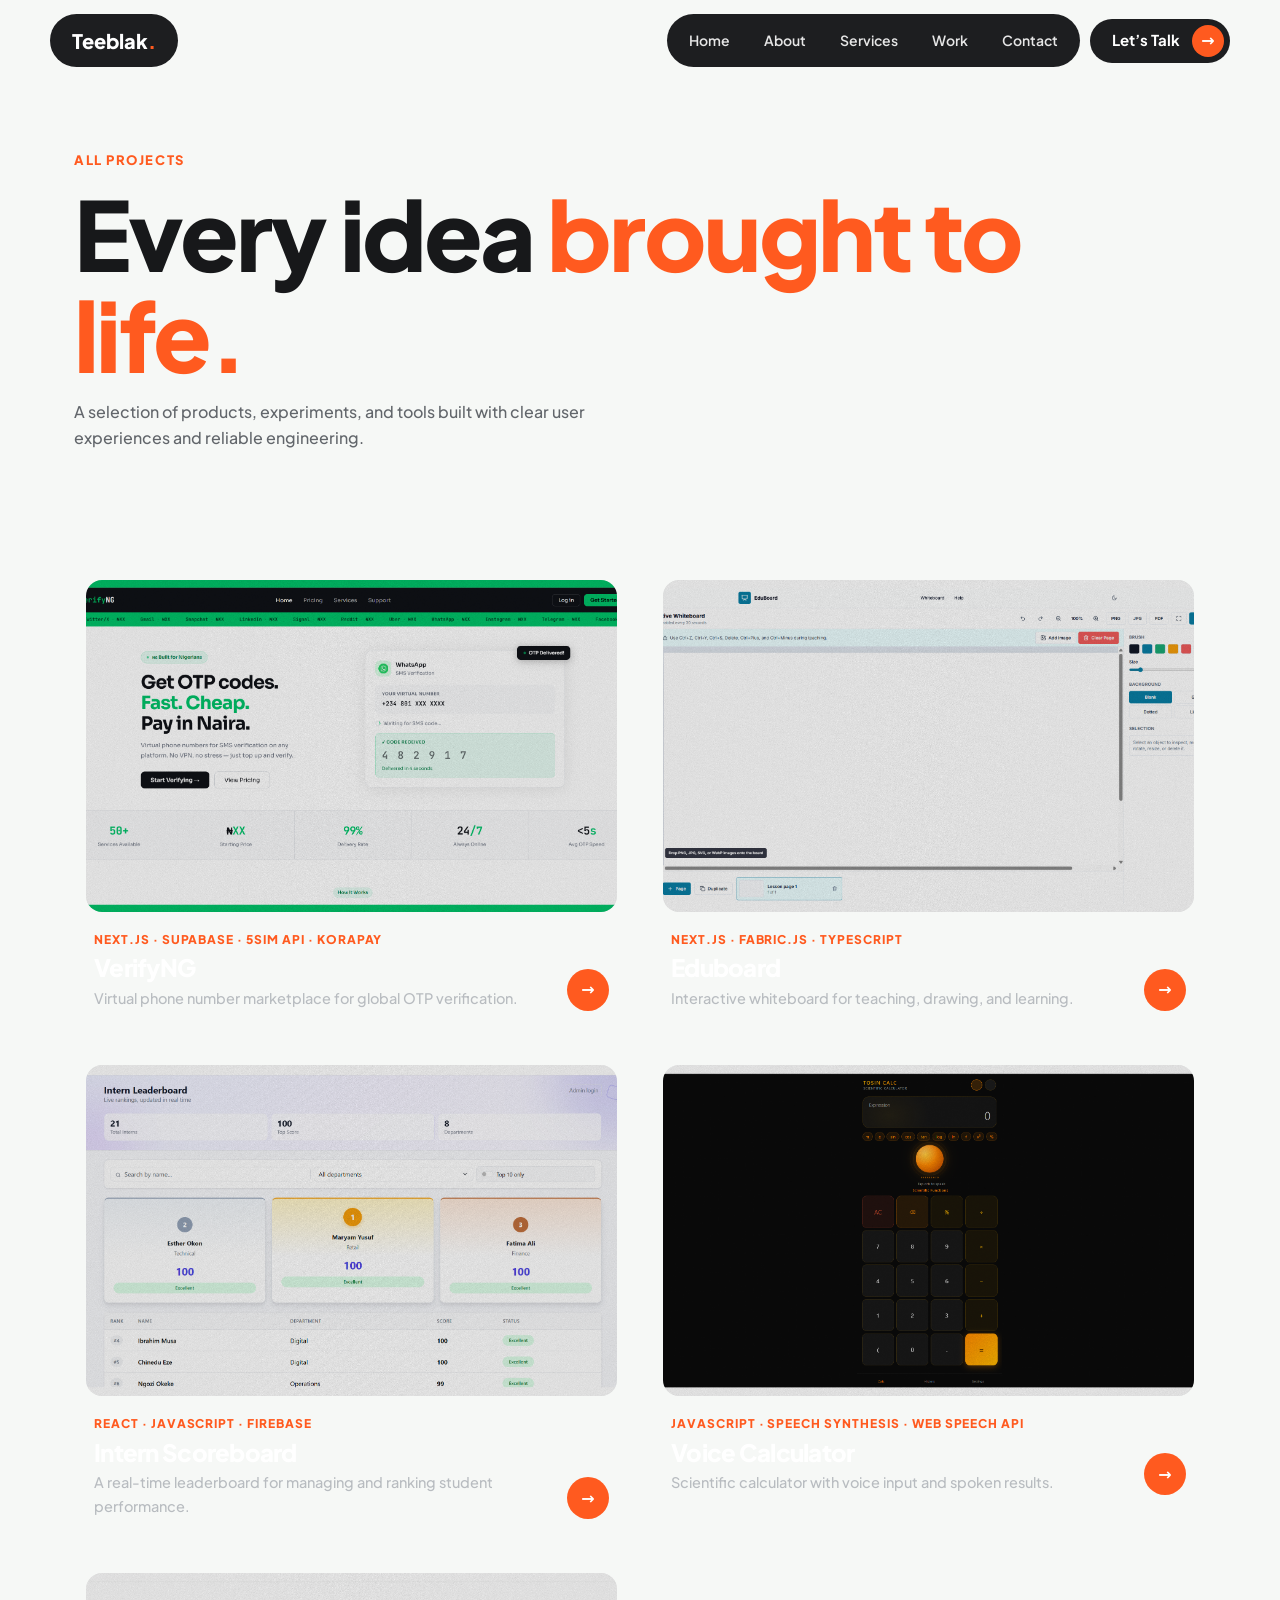
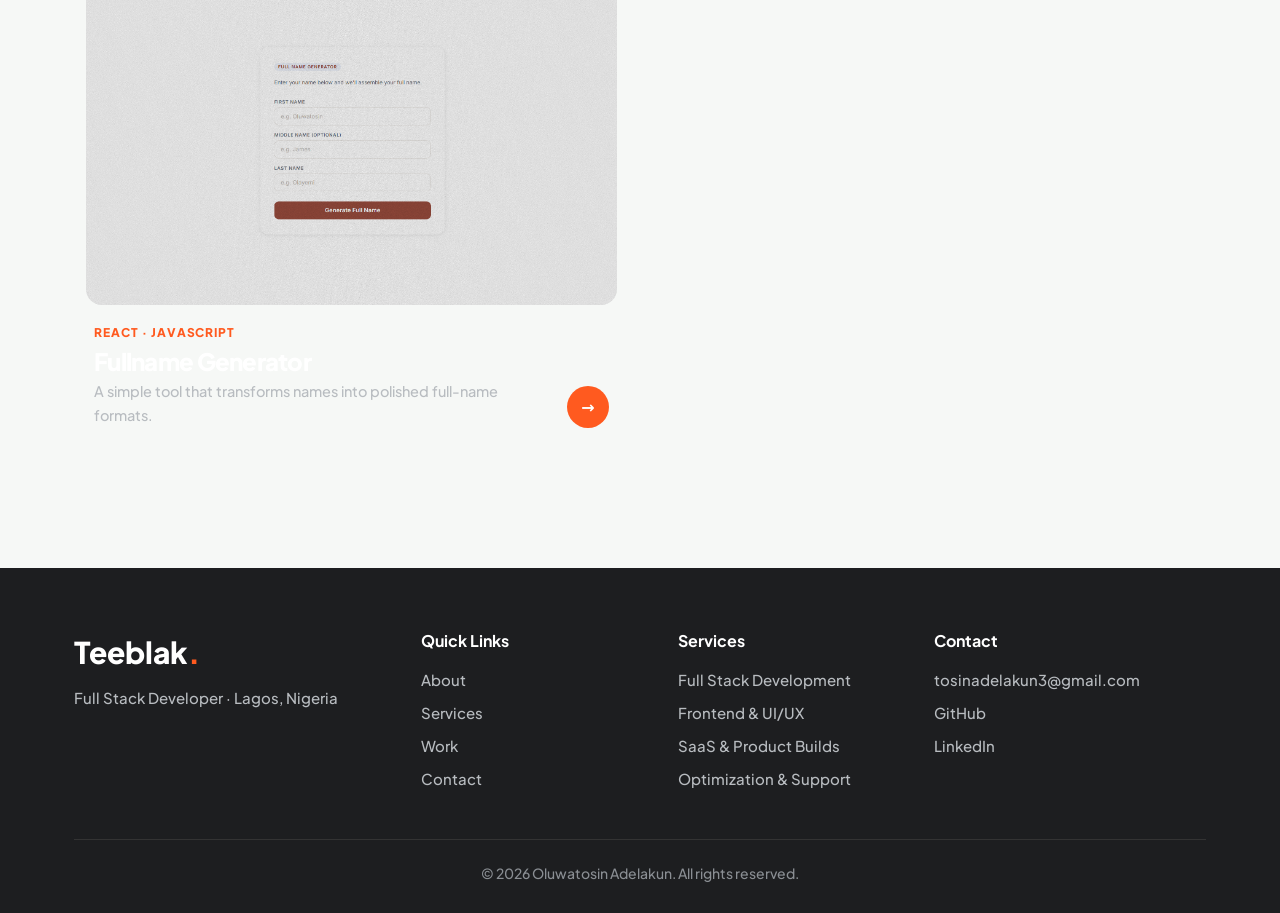
==== commit dc2fb50e: "Redesign portfolio: orange/charcoal theme" ====
--- a/projects.html
+++ b/projects.html
@@ -1,41 +1 @@
-<!doctype html>
-<html lang="en">
-<head>
-<meta charset="UTF-8" />
-<meta name="viewport" content="width=device-width, initial-scale=1.0" />
-<meta name="description" content="All selected projects by Oluwatosin Adelakun, Full Stack Developer and UI/UX Designer." />
-<meta name="theme-color" content="#2031ff" />
-<title>Projects — Oluwatosin Adelakun</title>
-<link rel="preconnect" href="https://fonts.googleapis.com" />
-<link rel="preconnect" href="https://fonts.gstatic.com" crossorigin />
-<link href="https://fonts.googleapis.com/css2?family=Anton&family=Plus+Jakarta+Sans:wght@500;600;700;800&display=swap" rel="stylesheet" />
-<link rel="stylesheet" href="styles-v2.css" />
-</head>
-<body>
-<a class="skip-link" href="#main">Skip to content</a>
-<header class="site-header">
-  <a class="brand" href="index-v2.html" aria-label="Teeblak home"><img src="assets/brand-mark.png" alt="TB monogram" /><span>Teeblak.</span></a>
-  <button class="menu-button" aria-expanded="false" aria-controls="site-nav" aria-label="Open navigation menu"><span></span><span></span><span></span></button>
-  <nav id="site-nav" aria-label="Primary navigation"><a href="projects-v2.html">Work</a><a href="index-v2.html#services">Services</a><a href="index-v2.html#about">About</a><a class="nav-cta" href="index-v2.html#contact">Let's talk</a></nav>
-</header>
-<main id="main">
-  <section class="page-head" style="background:var(--b)">
-    <div class="wrap">
-      <h1 style="font-size:clamp(52px,10vw,150px)">Every idea <span class="lime">brought to life.</span></h1>
-      <p style="max-width:520px;margin-top:22px;color:#e3e6ff">A selection of products, experiments, and tools built with clear user experiences and reliable engineering.</p>
-    </div>
-  </section>
-  <section id="work">
-    <div class="wrap"><div class="project-grid">
-      <a class="project rv" href="https://verifyng.vercel.app/" target="_blank" rel="noreferrer"><div class="shot"><img src="assets/projects/verifyng.png" alt="VerifyNG website homepage" loading="lazy" /></div><div class="glass"><div class="p-info"><div><h3>VerifyNG</h3><p>Virtual phone number marketplace for global OTP verification.</p></div><em aria-hidden="true">↗</em></div><ul class="tags"><li>Next.js</li><li>Supabase</li><li>5SIM API</li><li>Korapay</li></ul></div></a>
-      <a class="project rv" style="--d:.1s" href="https://eduboard-navy.vercel.app/" target="_blank" rel="noreferrer"><div class="shot"><img src="assets/projects/eduboard.png" alt="Eduboard website homepage" loading="lazy" /></div><div class="glass"><div class="p-info"><div><h3>Eduboard</h3><p>Interactive whiteboard for teaching, drawing, and learning.</p></div><em aria-hidden="true">↗</em></div><ul class="tags"><li>Next.js</li><li>Fabric.js</li><li>TypeScript</li></ul></div></a>
-      <a class="project rv" href="https://intern-scoreboard-eight.vercel.app/" target="_blank" rel="noreferrer"><div class="shot"><img src="assets/projects/intern-scoreboard.png" alt="Intern Scoreboard website homepage" loading="lazy" /></div><div class="glass"><div class="p-info"><div><h3>Intern Scoreboard</h3><p>A real-time leaderboard for managing and ranking student performance.</p></div><em aria-hidden="true">↗</em></div><ul class="tags"><li>React</li><li>JavaScript</li><li>Firebase</li></ul></div></a>
-      <a class="project rv" style="--d:.1s" href="https://scientific-calculator-with-voice-ov.vercel.app/" target="_blank" rel="noreferrer"><div class="shot"><img src="assets/projects/scientific-calculator-with-voice-ov.png" alt="Voice Calculator website homepage" loading="lazy" /></div><div class="glass"><div class="p-info"><div><h3>Voice Calculator</h3><p>Scientific calculator with voice input and spoken results.</p></div><em aria-hidden="true">↗</em></div><ul class="tags"><li>JavaScript</li><li>Speech Synthesis</li><li>Web Speech API</li></ul></div></a>
-      <a class="project rv" href="https://full-name-generator-kappa.vercel.app/" target="_blank" rel="noreferrer"><div class="shot"><img src="assets/projects/full-name-generator.png" alt="Fullname Generator website homepage" loading="lazy" /></div><div class="glass"><div class="p-info"><div><h3>Fullname Generator</h3><p>A simple tool that transforms names into polished full-name formats.</p></div><em aria-hidden="true">↗</em></div><ul class="tags"><li>React</li><li>JavaScript</li></ul></div></a>
-    </div></div>
-  </section>
-</main>
-<footer>© <span id="year"></span> Oluwatosin Adelakun</footer>
-<script src="script-v2.js"></script>
-</body>
-</html>
+<!doctype html><html lang="en"><head><meta charset="UTF-8"><meta name="viewport" content="width=device-width, initial-scale=1.0"><meta name="description" content="All selected projects by Oluwatosin Adelakun, Full Stack Developer and UI/UX Designer."><meta name="theme-color" content="#ff5a1f"><title>Projects — Oluwatosin Adelakun</title><link rel="preconnect" href="https://fonts.googleapis.com"><link rel="preconnect" href="https://fonts.gstatic.com" crossorigin><link href="https://fonts.googleapis.com/css2?family=Plus+Jakarta+Sans:wght@500;600;700;800&display=swap" rel="stylesheet"><link rel="stylesheet" href="styles-v3.css"></head><body><a class="skip-link" href="#main">Skip to content</a><header class="site-header"><a class="brand pill" href="index.html" aria-label="Teeblak home">Teeblak<i>.</i></a><button class="menu-button" aria-expanded="false" aria-controls="site-nav" aria-label="Open navigation menu"><span></span><span></span><span></span></button><nav id="site-nav" aria-label="Primary navigation"><div class="links pill"><a href="index.html">Home</a><a href="index.html#about">About</a><a href="index.html#services">Services</a><a href="index.html#work">Work</a><a href="index.html#contact">Contact</a></div><a class="nav-cta pill" href="index.html#contact">Let’s Talk <i class="go" aria-hidden="true">→</i></a></nav></header><main id="main"><section class="page-head"><div class="wrap"><p class="eyebrow">All projects</p><h1>Every idea <em>brought to life.</em></h1><div class="head"><p>A selection of products, experiments, and tools built with clear user experiences and reliable engineering.</p></div></div></section><section id="work"><div class="wrap"><div class="grid2"><a class="card rv" style="--d:0.0s" href="https://verifyng.vercel.app/" target="_blank" rel="noreferrer"><div class="shot"><img src="assets/projects/verifyng.png" alt="VerifyNG website homepage" loading="lazy"></div><div class="cb"><div><p class="cat">Next.js · Supabase · 5SIM API · Korapay</p><h3>VerifyNG</h3><p>Virtual phone number marketplace for global OTP verification.</p></div><i class="go" aria-hidden="true">→</i></div></a><a class="card rv" style="--d:0.1s" href="https://eduboard-navy.vercel.app/" target="_blank" rel="noreferrer"><div class="shot"><img src="assets/projects/eduboard.png" alt="Eduboard website homepage" loading="lazy"></div><div class="cb"><div><p class="cat">Next.js · Fabric.js · TypeScript</p><h3>Eduboard</h3><p>Interactive whiteboard for teaching, drawing, and learning.</p></div><i class="go" aria-hidden="true">→</i></div></a><a class="card rv" style="--d:0.0s" href="https://intern-scoreboard-eight.vercel.app/" target="_blank" rel="noreferrer"><div class="shot"><img src="assets/projects/intern-scoreboard.png" alt="Intern Scoreboard website homepage" loading="lazy"></div><div class="cb"><div><p class="cat">React · JavaScript · Firebase</p><h3>Intern Scoreboard</h3><p>A real-time leaderboard for managing and ranking student performance.</p></div><i class="go" aria-hidden="true">→</i></div></a><a class="card rv" style="--d:0.1s" href="https://scientific-calculator-with-voice-ov.vercel.app/" target="_blank" rel="noreferrer"><div class="shot"><img src="assets/projects/scientific-calculator-with-voice-ov.png" alt="Voice Calculator website homepage" loading="lazy"></div><div class="cb"><div><p class="cat">JavaScript · Speech Synthesis · Web Speech API</p><h3>Voice Calculator</h3><p>Scientific calculator with voice input and spoken results.</p></div><i class="go" aria-hidden="true">→</i></div></a><a class="card rv" style="--d:0.0s" href="https://full-name-generator-kappa.vercel.app/" target="_blank" rel="noreferrer"><div class="shot"><img src="assets/projects/full-name-generator.png" alt="Fullname Generator website homepage" loading="lazy"></div><div class="cb"><div><p class="cat">React · JavaScript</p><h3>Fullname Generator</h3><p>A simple tool that transforms names into polished full-name formats.</p></div><i class="go" aria-hidden="true">→</i></div></a></div></div></section></main><footer><div class="wrap"><div class="fgrid"><div><div class="logo">Teeblak<i>.</i></div><p>Full Stack Developer · Lagos, Nigeria</p></div><div><h4>Quick Links</h4><a href="index.html#about">About</a><a href="index.html#services">Services</a><a href="index.html#work">Work</a><a href="index.html#contact">Contact</a></div><div><h4>Services</h4><a href="index.html#services">Full Stack Development</a><a href="index.html#services">Frontend &amp; UI/UX</a><a href="index.html#services">SaaS &amp; Product Builds</a><a href="index.html#services">Optimization &amp; Support</a></div><div><h4>Contact</h4><a href="mailto:tosinadelakun3@gmail.com">tosinadelakun3@gmail.com</a><a href="https://github.com/Tosin-001" target="_blank" rel="noreferrer">GitHub</a><a href="https://www.linkedin.com/in/oluwatosin-adelakun-62b074242/" target="_blank" rel="noreferrer">LinkedIn</a></div></div><p class="copy">© <span id="year"></span> Oluwatosin Adelakun. All rights reserved.</p></div></footer><script src="script-v2.js"></script></body></html>
--- a/styles-v3.css
+++ b/styles-v3.css
@@ -0,0 +1,106 @@
+:root{--o:#ff5a1f;--d:#1d1e20;--d2:#2b2d2f;--bg:#f6f8f6;--pe:#fdebe0;--ink:#17181a;--mut:#62666b}
+*{box-sizing:border-box;margin:0;padding:0}
+html{scroll-behavior:smooth;overflow-x:hidden;-webkit-text-size-adjust:100%}
+body{font:500 16px/1.65 'Plus Jakarta Sans',sans-serif;background:var(--bg);color:var(--ink);overflow-x:hidden;max-width:100%}
+a{color:inherit;text-decoration:none}img{max-width:100%;display:block}
+:focus-visible{outline:3px solid var(--o);outline-offset:3px}
+.skip-link{position:absolute;left:-999px;top:8px;background:var(--o);color:#fff;padding:8px 14px;border-radius:8px;z-index:99}.skip-link:focus{left:8px}
+.wrap{max-width:1180px;margin:auto;padding:0 24px}
+section{padding:60px 0}
+h1,h2,h3{font-weight:800;letter-spacing:-.03em;line-height:1.05}
+h2{font-size:clamp(32px,5vw,56px)}
+em{font-style:normal;color:var(--o)}
+.eyebrow{color:var(--o);font-weight:800;font-size:13px;letter-spacing:.12em;text-transform:uppercase;margin-bottom:12px}
+.pill{background:var(--d);color:#fff;border-radius:999px}
+.go{display:grid;place-items:center;width:32px;height:32px;flex:none;border-radius:50%;background:var(--o);color:#fff;font:700 16px system-ui,-apple-system,"Segoe UI Symbol",sans-serif;font-style:normal;transition:transform .3s}
+a:hover .go{transform:rotate(-45deg)}
+/* header */
+.site-header{position:fixed;top:14px;left:50%;transform:translateX(-50%);width:min(1180px,calc(100% - 28px));display:flex;justify-content:space-between;align-items:center;gap:10px;z-index:50}
+.brand{padding:10px 22px;font-weight:800;font-size:20px}.brand i{color:var(--o);font-style:normal}
+nav{display:flex;gap:10px;align-items:center}
+.links{display:flex;gap:2px;padding:6px}
+.links a{padding:9px 16px;border-radius:999px;font-size:14px;font-weight:600;color:#e6e6e6;transition:.2s}
+.links a:hover{background:var(--o);color:#fff}
+.nav-cta{display:flex;align-items:center;gap:12px;padding:6px 6px 6px 22px;font-weight:700;font-size:15px}
+.menu-button{display:none;width:46px;height:46px;border-radius:50%;background:var(--d);border:0;cursor:pointer}
+.menu-button span{display:block;width:20px;height:2px;background:#fff;margin:4px auto;transition:.25s}
+/* hero */
+.hero{padding:140px 0 50px}
+.hero-grid{display:grid;grid-template-columns:1.15fr .85fr;gap:30px;align-items:center}
+.tag{display:inline-flex;align-items:center;gap:9px;border:1.5px solid var(--ink);border-radius:999px;padding:6px 16px;font-size:12px;font-weight:700;text-transform:uppercase;letter-spacing:.06em;margin-bottom:22px}
+.tag i{width:9px;height:9px;border-radius:50%;background:var(--o);animation:pulse 1.8s infinite}
+.who{font-weight:800;color:var(--mut);margin-bottom:10px}
+.hero h1{font-size:clamp(40px,7vw,84px);animation:up .9s cubic-bezier(.2,.8,.2,1) both}
+.lead{max-width:520px;color:var(--mut);margin:22px 0 30px;animation:up .9s .15s cubic-bezier(.2,.8,.2,1) both}
+.btns{display:flex;align-items:center;gap:24px;flex-wrap:wrap;animation:up .9s .3s cubic-bezier(.2,.8,.2,1) both}
+.btn{display:inline-flex;align-items:center;gap:14px;background:var(--o);color:#fff;font-weight:700;padding:7px 7px 7px 24px;border-radius:999px;transition:background .25s}
+.btn .go{background:#fff;color:var(--o)}.btn:hover{background:var(--d)}
+.ghost{font-weight:700;display:inline-flex;gap:8px;align-items:center}.ghost:hover{color:var(--o)}
+.art{position:relative;aspect-ratio:1;max-width:420px;margin-left:auto;width:100%}
+.disc{position:absolute;inset:4% 0 0 6%;border-radius:50%;background:var(--o);display:grid;place-items:center}
+.disc img{width:58%;aspect-ratio:1;object-fit:contain;background:#fff;padding:9%;border-radius:50%}
+.badge{position:absolute;left:-2%;bottom:12%;background:#fff;border-radius:18px;padding:12px 20px;box-shadow:0 14px 40px rgba(0,0,0,.14);animation:float 4s ease-in-out infinite}
+.badge b{display:block;font-size:30px;line-height:1}.badge small{font-size:12px;color:var(--mut);font-weight:600}
+/* panels */
+.panel{background:var(--d);color:#fff;border-radius:32px;padding:44px}
+.panel h2{margin-bottom:32px;max-width:640px}
+.svc{display:grid;grid-template-columns:repeat(4,1fr);gap:16px}
+.svc article{background:var(--d2);border-radius:22px;padding:24px;min-height:290px;display:flex;flex-direction:column;transition:transform .3s}
+.svc article:hover{transform:translateY(-6px)}
+.num{width:44px;height:44px;border-radius:12px;background:var(--o);display:grid;place-items:center;font-weight:800}
+.svc h3{font-size:21px;margin:22px 0 10px}.svc p{color:#b8bcc0;font-size:14.5px}
+.svc .go{background:#fff;color:var(--o);align-self:flex-end;margin-top:auto;width:36px;height:36px}
+/* projects */
+.head{margin-bottom:36px}.head p{color:var(--mut);max-width:560px;margin-top:14px}
+.grid2{display:grid;grid-template-columns:repeat(2,1fr);gap:22px}
+.card{background:var(--d);color:#fff;border-radius:26px;padding:12px;display:flex;flex-direction:column;transition:transform .3s,box-shadow .3s}
+.card:hover{transform:translateY(-8px);box-shadow:0 26px 50px rgba(255,90,31,.25)}
+.shot{aspect-ratio:16/10;border-radius:16px;overflow:hidden;background:#e9ecea}
+.shot img{width:100%;height:100%;object-fit:cover;object-position:top center;transition:transform .7s cubic-bezier(.2,.8,.2,1)}
+.card:hover .shot img{transform:scale(1.05)}
+.cb{display:flex;justify-content:space-between;gap:14px;align-items:flex-end;padding:18px 8px 8px}
+.cat{color:var(--o);font-size:12px;font-weight:800;text-transform:uppercase;letter-spacing:.08em;margin-bottom:6px}
+.cb h3{font-size:24px}.cb p:last-child{color:#b8bcc0;font-size:14.5px;margin-top:6px}.cb .go{width:42px;height:42px}
+.more{text-align:center;margin-top:44px}
+.stats{background:var(--pe);border-radius:22px;display:grid;grid-template-columns:repeat(3,1fr);padding:26px 10px;text-align:center}
+.stats div+div{border-left:1px solid #f0cdb8}
+.stats strong{display:block;font-size:clamp(30px,4vw,44px);font-weight:800;line-height:1.1}.stats small{font-weight:600;color:var(--mut)}
+/* about + stack + cta */
+.about{display:grid;grid-template-columns:auto 1fr;gap:56px;align-items:center;background:var(--pe);border-radius:32px;padding:56px}
+.about .disc{position:relative;inset:auto;width:260px;height:260px}
+.about h2{margin-bottom:18px}.about p{color:var(--mut);max-width:560px;margin-bottom:26px}
+.stack{display:grid;grid-template-columns:repeat(3,1fr);gap:30px}
+.stack h3{color:var(--o);font-size:15px;margin-bottom:14px}
+.pills{display:flex;flex-wrap:wrap;gap:8px}.pills span{background:var(--d2);border-radius:999px;padding:7px 15px;font-size:14px;font-weight:600}
+.cta{background:var(--o);color:#fff;border-radius:28px;padding:46px 48px;display:flex;justify-content:space-between;align-items:center;gap:28px;flex-wrap:wrap}
+.cta .eyebrow{color:#fff;opacity:.85}.cta h2{max-width:640px}.cta em{color:var(--d)}
+.cta .btn{background:var(--d)}.cta .btn .go{background:var(--o);color:#fff}.cta .btn:hover{background:#fff;color:var(--d)}
+.page-head{padding-top:150px;padding-bottom:20px}.page-head h1{font-size:clamp(40px,8vw,96px)}
+footer{background:var(--d);color:#fff;padding:60px 0 28px;margin-top:60px}
+.fgrid{display:grid;grid-template-columns:1.4fr 1fr 1fr 1.2fr;gap:30px}
+footer h4{margin-bottom:14px}footer .logo{font-size:30px;font-weight:800}footer .logo i{color:var(--o);font-style:normal}
+footer a{display:block;color:#b8bcc0;margin-bottom:8px;font-size:15px;overflow-wrap:anywhere}footer a:hover{color:var(--o)}footer p{color:#b8bcc0;font-size:15px;margin-top:8px}
+.copy{text-align:center;color:#8a8e93;font-size:14px;margin-top:40px;border-top:1px solid #333;padding-top:22px}
+/* motion */
+.rv{opacity:0;transform:translateY(30px);transition:opacity .8s,transform .8s cubic-bezier(.2,.8,.2,1);transition-delay:var(--d,0s)}.rv.in{opacity:1;transform:none}
+@keyframes up{from{opacity:0;transform:translateY(28px)}}
+@keyframes float{50%{transform:translateY(-10px)}}
+@keyframes pulse{50%{box-shadow:0 0 0 7px #ff5a1f33}}
+@media(hover:none){a:hover .go{transform:none}.card:hover,.svc article:hover{transform:none}.card:hover .shot img{transform:none}}
+@media(max-width:980px){.svc{grid-template-columns:repeat(2,1fr)}.hero-grid{grid-template-columns:1fr}.art{margin:30px auto 0;max-width:340px}.about{grid-template-columns:1fr;text-align:center;justify-items:center;padding:40px 26px}.stack{grid-template-columns:1fr}.fgrid{grid-template-columns:1fr 1fr}}
+@media(max-width:760px){
+.menu-button{display:block}
+nav{position:absolute;top:60px;left:0;right:0;flex-direction:column;align-items:stretch;background:var(--d);border-radius:26px;padding:12px;opacity:0;visibility:hidden;transform:translateY(-14px) scale(.97);transform-origin:top right;pointer-events:none;transition:opacity .3s,transform .35s cubic-bezier(.2,.8,.2,1),visibility 0s linear .35s}
+nav.open{opacity:1;visibility:visible;transform:none;pointer-events:auto;transition:opacity .3s,transform .35s cubic-bezier(.2,.8,.2,1),visibility 0s}
+.links{flex-direction:column;background:none;padding:0}.links a{text-align:center;padding:13px;opacity:0;transform:translateY(-8px);transition:opacity .3s,transform .35s,background .2s}
+nav.open .links a{opacity:1;transform:none}
+nav.open .links a:nth-child(1){transition-delay:.06s}nav.open .links a:nth-child(2){transition-delay:.11s}nav.open .links a:nth-child(3){transition-delay:.16s}nav.open .links a:nth-child(4){transition-delay:.21s}nav.open .links a:nth-child(5){transition-delay:.26s}
+.nav-cta{background:var(--o);justify-content:center;padding:12px 16px}.nav-cta .go{background:#fff;color:var(--o)}
+.menu-button[aria-expanded="true"] span:nth-child(1){transform:translateY(6px) rotate(45deg)}
+.menu-button[aria-expanded="true"] span:nth-child(2){opacity:0}
+.menu-button[aria-expanded="true"] span:nth-child(3){transform:translateY(-6px) rotate(-45deg)}
+.wrap{padding:0 18px}.site-header{width:calc(100% - 20px);top:10px}.hero{padding-top:110px}
+.grid2,.svc{grid-template-columns:1fr}.svc article{min-height:0}.panel{padding:28px 20px;border-radius:26px}
+.cta{padding:34px 24px}.about{padding:34px 22px}.about .disc{width:200px;height:200px}.fgrid{grid-template-columns:1fr}.stats strong{font-size:28px}
+}
+@media(prefers-reduced-motion:reduce){*,*::before,*::after{animation:none!important;transition:none!important}.rv{opacity:1;transform:none}}
